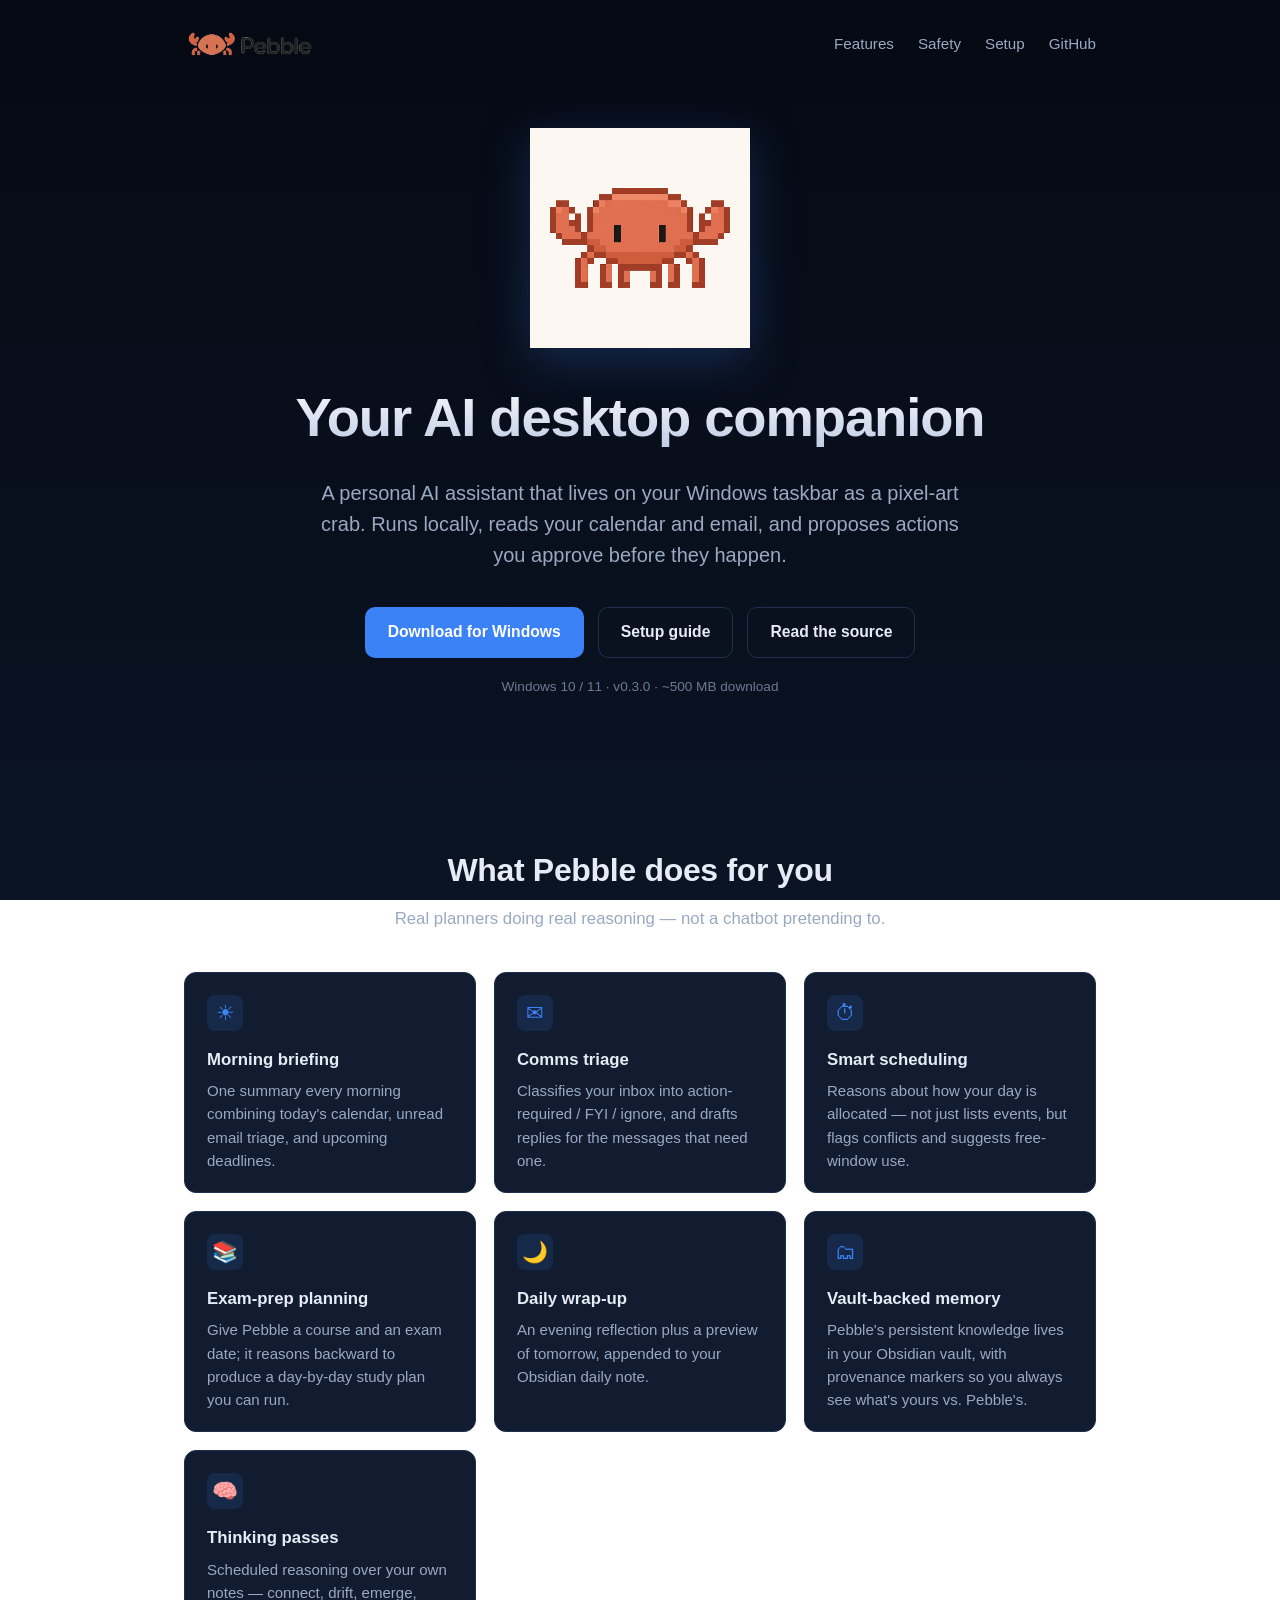
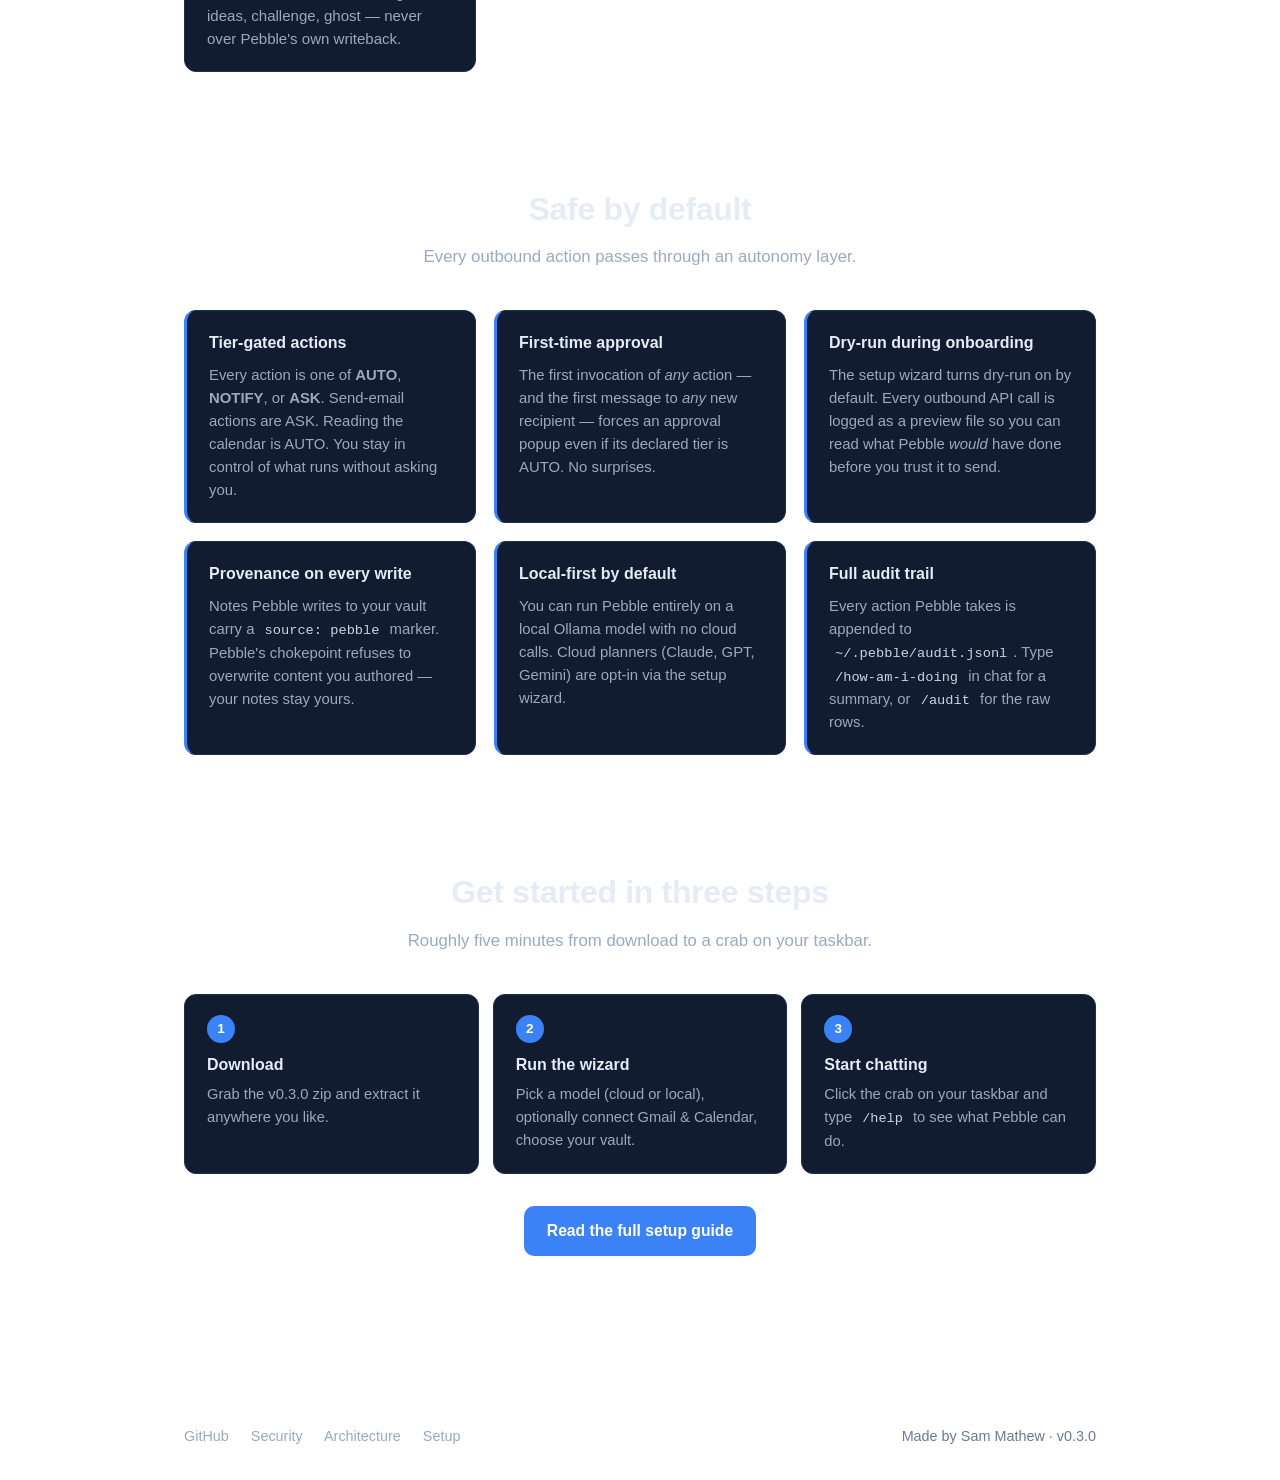
==== index.html @ d6a445c4 "Pebble landing page + setup guide Static site for samethanmathew.github.io/Pebble. Two pages:  - ind" ====
<!doctype html>
<html lang="en">
<head>
  <meta charset="utf-8">
  <meta name="viewport" content="width=device-width, initial-scale=1">
  <title>Pebble — personal AI assistant for Windows</title>
  <meta name="description" content="A personal AI assistant that lives on your Windows taskbar as a pixel-art crab. Local-first, vault-backed, and gated through an autonomy layer.">
  <meta property="og:title" content="Pebble — personal AI assistant for Windows">
  <meta property="og:description" content="A personal AI assistant that lives on your Windows taskbar as a pixel-art crab.">
  <meta property="og:image" content="assets/logo-square.png">
  <meta property="og:type" content="website">
  <meta name="theme-color" content="#0b1424">
  <link rel="icon" href="favicon.ico">
  <link rel="stylesheet" href="styles.css">
</head>
<body>

<header class="site-header">
  <div class="container">
    <a href="index.html" class="brand">
      <img src="assets/logo.png" alt="Pebble">
    </a>
    <nav class="nav">
      <a href="#features">Features</a>
      <a href="#safety">Safety</a>
      <a href="setup.html">Setup</a>
      <a href="https://github.com/SamEthanMathew/Pebble">GitHub</a>
    </nav>
  </div>
</header>

<main>

  <section class="hero">
    <div class="container">
      <img src="assets/crab.png" alt="Pebble crab mascot" class="crab">
      <h1>Your AI desktop companion</h1>
      <p class="tagline">
        A personal AI assistant that lives on your Windows taskbar as a
        pixel-art crab. Runs locally, reads your calendar and email, and
        proposes actions you approve before they happen.
      </p>
      <div class="cta-row">
        <a class="btn btn-primary"
           href="https://github.com/SamEthanMathew/Pebble/releases/download/v0.3.0/Pebble-v0.3.0-windows.zip">
          Download for Windows
        </a>
        <a class="btn btn-secondary" href="setup.html">
          Setup guide
        </a>
        <a class="btn btn-secondary" href="https://github.com/SamEthanMathew/Pebble">
          Read the source
        </a>
      </div>
      <p class="platform-note">
        Windows 10 / 11 · v0.3.0 · ~500&nbsp;MB download
      </p>
    </div>
  </section>

  <section id="features" class="section">
    <div class="container">
      <div class="section-head">
        <h2>What Pebble does for you</h2>
        <p>Real planners doing real reasoning — not a chatbot pretending to.</p>
      </div>
      <div class="feature-grid">

        <div class="feature">
          <span class="ico">☀</span>
          <h3>Morning briefing</h3>
          <p>One summary every morning combining today's calendar, unread
          email triage, and upcoming deadlines.</p>
        </div>

        <div class="feature">
          <span class="ico">✉</span>
          <h3>Comms triage</h3>
          <p>Classifies your inbox into action-required / FYI / ignore, and
          drafts replies for the messages that need one.</p>
        </div>

        <div class="feature">
          <span class="ico">⏱</span>
          <h3>Smart scheduling</h3>
          <p>Reasons about how your day is allocated — not just lists
          events, but flags conflicts and suggests free-window use.</p>
        </div>

        <div class="feature">
          <span class="ico">📚</span>
          <h3>Exam-prep planning</h3>
          <p>Give Pebble a course and an exam date; it reasons backward to
          produce a day-by-day study plan you can run.</p>
        </div>

        <div class="feature">
          <span class="ico">🌙</span>
          <h3>Daily wrap-up</h3>
          <p>An evening reflection plus a preview of tomorrow, appended to
          your Obsidian daily note.</p>
        </div>

        <div class="feature">
          <span class="ico">🗂</span>
          <h3>Vault-backed memory</h3>
          <p>Pebble's persistent knowledge lives in your Obsidian vault,
          with provenance markers so you always see what's yours vs.
          Pebble's.</p>
        </div>

        <div class="feature">
          <span class="ico">🧠</span>
          <h3>Thinking passes</h3>
          <p>Scheduled reasoning over your own notes — connect, drift,
          emerge, ideas, challenge, ghost — never over Pebble's own
          writeback.</p>
        </div>

      </div>
    </div>
  </section>

  <section id="safety" class="section">
    <div class="container">
      <div class="section-head">
        <h2>Safe by default</h2>
        <p>Every outbound action passes through an autonomy layer.</p>
      </div>
      <div class="safety">

        <div class="safety-card">
          <h3>Tier-gated actions</h3>
          <p>Every action is one of <strong>AUTO</strong>, <strong>NOTIFY</strong>,
          or <strong>ASK</strong>. Send-email actions are ASK. Reading the
          calendar is AUTO. You stay in control of what runs without
          asking you.</p>
        </div>

        <div class="safety-card">
          <h3>First-time approval</h3>
          <p>The first invocation of <em>any</em> action — and the first
          message to <em>any</em> new recipient — forces an approval
          popup even if its declared tier is AUTO. No surprises.</p>
        </div>

        <div class="safety-card">
          <h3>Dry-run during onboarding</h3>
          <p>The setup wizard turns dry-run on by default. Every outbound
          API call is logged as a preview file so you can read what Pebble
          <em>would</em> have done before you trust it to send.</p>
        </div>

        <div class="safety-card">
          <h3>Provenance on every write</h3>
          <p>Notes Pebble writes to your vault carry a <code>source:&nbsp;pebble</code>
          marker. Pebble's chokepoint refuses to overwrite content you
          authored — your notes stay yours.</p>
        </div>

        <div class="safety-card">
          <h3>Local-first by default</h3>
          <p>You can run Pebble entirely on a local Ollama model with no
          cloud calls. Cloud planners (Claude, GPT, Gemini) are opt-in via
          the setup wizard.</p>
        </div>

        <div class="safety-card">
          <h3>Full audit trail</h3>
          <p>Every action Pebble takes is appended to
          <code>~/.pebble/audit.jsonl</code>. Type <code>/how-am-i-doing</code>
          in chat for a summary, or <code>/audit</code> for the raw rows.</p>
        </div>

      </div>
    </div>
  </section>

  <section class="section">
    <div class="container">
      <div class="section-head">
        <h2>Get started in three steps</h2>
        <p>Roughly five minutes from download to a crab on your taskbar.</p>
      </div>

      <div class="steps">
        <div class="step">
          <div class="n">1</div>
          <h3>Download</h3>
          <p>Grab the v0.3.0 zip and extract it anywhere you like.</p>
        </div>
        <div class="step">
          <div class="n">2</div>
          <h3>Run the wizard</h3>
          <p>Pick a model (cloud or local), optionally connect Gmail &amp;
          Calendar, choose your vault.</p>
        </div>
        <div class="step">
          <div class="n">3</div>
          <h3>Start chatting</h3>
          <p>Click the crab on your taskbar and type <code>/help</code> to
          see what Pebble can do.</p>
        </div>
      </div>

      <div class="cta-center">
        <a class="btn btn-primary" href="setup.html">Read the full setup guide</a>
      </div>
    </div>
  </section>

</main>

<footer class="site-footer">
  <div class="container">
    <div>
      <a href="https://github.com/SamEthanMathew/Pebble">GitHub</a>
      <a href="https://github.com/SamEthanMathew/Pebble/blob/main/SECURITY.md">Security</a>
      <a href="https://github.com/SamEthanMathew/Pebble/blob/main/ARCHITECTURE.md">Architecture</a>
      <a href="setup.html">Setup</a>
    </div>
    <div>Made by Sam Mathew · v0.3.0</div>
  </div>
</footer>

</body>
</html>
---- styles.css ----
/* Pebble landing page — matches the app's dark-mode palette */

:root {
  --bg-0:       #050913;
  --bg-1:       #0b1424;
  --surface:    #111c30;
  --surface-2:  #182640;
  --surface-3:  #1f2f4d;
  --border:     #1f2f4d;
  --text:       #e6ecf5;
  --text-mid:   #9aa9c2;
  --text-dim:   #6b7a93;
  --accent:     #3b82f6;
  --accent-2:   #2563eb;
  --accent-3:   #1d4ed8;
  --green:      #10b981;
  --amber:      #f59e0b;
  --red:        #ef4444;
  --radius:     12px;
  --maxw:       960px;
}

* {
  box-sizing: border-box;
}

html, body {
  margin: 0;
  padding: 0;
  background: linear-gradient(180deg, var(--bg-0) 0%, var(--bg-1) 100%);
  background-attachment: fixed;
  color: var(--text);
  font-family: -apple-system, BlinkMacSystemFont, "Segoe UI", Roboto, "Helvetica Neue", Arial, sans-serif;
  line-height: 1.55;
  -webkit-font-smoothing: antialiased;
}

a {
  color: var(--accent);
  text-decoration: none;
}

a:hover {
  color: var(--accent-2);
  text-decoration: underline;
}

code, pre, kbd {
  font-family: "JetBrains Mono", "Fira Code", "Cascadia Code", Consolas, "Liberation Mono", Menlo, monospace;
  font-size: 0.92em;
}

code {
  background: var(--surface);
  padding: 2px 6px;
  border-radius: 4px;
  color: #cbd5e1;
}

pre {
  background: var(--surface);
  border: 1px solid var(--border);
  border-radius: var(--radius);
  padding: 16px 20px;
  overflow-x: auto;
}

pre code {
  background: transparent;
  padding: 0;
}

/* ── Layout ─────────────────────────────────────────────────────────────── */

.container {
  max-width: var(--maxw);
  margin: 0 auto;
  padding: 0 24px;
}

main {
  padding-bottom: 80px;
}

/* ── Header ─────────────────────────────────────────────────────────────── */

.site-header {
  padding: 28px 0 8px;
}

.site-header .container {
  display: flex;
  align-items: center;
  justify-content: space-between;
  flex-wrap: wrap;
  gap: 16px;
}

.brand {
  display: flex;
  align-items: center;
  gap: 12px;
  color: var(--text);
  font-weight: 600;
  font-size: 1.15rem;
}

.brand img {
  height: 32px;
  width: auto;
}

.nav {
  display: flex;
  gap: 24px;
  font-size: 0.95rem;
}

.nav a {
  color: var(--text-mid);
}

.nav a:hover {
  color: var(--text);
  text-decoration: none;
}

/* ── Hero ───────────────────────────────────────────────────────────────── */

.hero {
  padding: 60px 0 80px;
  text-align: center;
}

.hero .crab {
  width: 220px;
  height: auto;
  display: block;
  margin: 0 auto 28px;
  image-rendering: pixelated;
  filter: drop-shadow(0 12px 24px rgba(59, 130, 246, 0.25));
}

.hero h1 {
  font-size: clamp(2.2rem, 5vw, 3.4rem);
  font-weight: 700;
  letter-spacing: -0.02em;
  margin: 0 0 18px;
  background: linear-gradient(180deg, #ffffff 0%, #b6c5e2 100%);
  -webkit-background-clip: text;
  background-clip: text;
  color: transparent;
}

.hero .tagline {
  font-size: clamp(1.05rem, 2vw, 1.25rem);
  color: var(--text-mid);
  max-width: 640px;
  margin: 0 auto 36px;
}

.cta-row {
  display: flex;
  gap: 14px;
  justify-content: center;
  flex-wrap: wrap;
}

.btn {
  display: inline-flex;
  align-items: center;
  gap: 8px;
  padding: 12px 22px;
  border-radius: 10px;
  font-weight: 600;
  font-size: 0.98rem;
  border: 1px solid transparent;
  cursor: pointer;
  transition: transform 0.08s ease, background 0.15s ease, border-color 0.15s ease;
}

.btn-primary {
  background: var(--accent);
  color: #ffffff;
}

.btn-primary:hover {
  background: var(--accent-2);
  color: #ffffff;
  text-decoration: none;
  transform: translateY(-1px);
}

.btn-secondary {
  background: transparent;
  color: var(--text);
  border-color: var(--border);
}

.btn-secondary:hover {
  background: var(--surface);
  color: var(--text);
  text-decoration: none;
  border-color: var(--surface-3);
}

.platform-note {
  margin-top: 18px;
  font-size: 0.85rem;
  color: var(--text-dim);
}

/* ── Sections ───────────────────────────────────────────────────────────── */

.section {
  padding: 56px 0;
}

.section + .section {
  border-top: 1px solid rgba(255, 255, 255, 0.04);
}

.section-head {
  text-align: center;
  margin-bottom: 40px;
}

.section-head h2 {
  font-size: clamp(1.6rem, 3vw, 2rem);
  margin: 0 0 10px;
  letter-spacing: -0.01em;
}

.section-head p {
  color: var(--text-mid);
  margin: 0;
  font-size: 1.05rem;
}

/* ── Feature grid ───────────────────────────────────────────────────────── */

.feature-grid {
  display: grid;
  grid-template-columns: repeat(auto-fit, minmax(260px, 1fr));
  gap: 18px;
}

.feature {
  background: var(--surface);
  border: 1px solid var(--border);
  border-radius: var(--radius);
  padding: 22px 22px 20px;
  transition: background 0.18s ease, border-color 0.18s ease, transform 0.12s ease;
}

.feature:hover {
  background: var(--surface-2);
  border-color: var(--surface-3);
  transform: translateY(-2px);
}

.feature .ico {
  font-size: 1.3rem;
  margin-bottom: 10px;
  display: inline-block;
  width: 36px;
  height: 36px;
  line-height: 36px;
  text-align: center;
  background: rgba(59, 130, 246, 0.12);
  color: var(--accent);
  border-radius: 8px;
}

.feature h3 {
  font-size: 1.05rem;
  margin: 6px 0 6px;
  color: var(--text);
}

.feature p {
  font-size: 0.94rem;
  color: var(--text-mid);
  margin: 0;
  line-height: 1.55;
}

/* ── Safety section ─────────────────────────────────────────────────────── */

.safety {
  display: grid;
  grid-template-columns: repeat(auto-fit, minmax(260px, 1fr));
  gap: 18px;
}

.safety-card {
  background: var(--surface);
  border: 1px solid var(--border);
  border-left: 3px solid var(--accent);
  border-radius: var(--radius);
  padding: 20px 22px;
}

.safety-card h3 {
  font-size: 1rem;
  margin: 0 0 8px;
  color: var(--text);
}

.safety-card p {
  font-size: 0.93rem;
  color: var(--text-mid);
  margin: 0;
}

/* ── Steps strip ────────────────────────────────────────────────────────── */

.steps {
  display: grid;
  grid-template-columns: repeat(auto-fit, minmax(220px, 1fr));
  gap: 14px;
  margin-bottom: 32px;
}

.step {
  background: var(--surface);
  border: 1px solid var(--border);
  border-radius: var(--radius);
  padding: 20px 22px;
}

.step .n {
  display: inline-block;
  width: 28px;
  height: 28px;
  line-height: 28px;
  text-align: center;
  background: var(--accent);
  color: #ffffff;
  border-radius: 50%;
  font-weight: 700;
  font-size: 0.85rem;
  margin-bottom: 10px;
}

.step h3 {
  font-size: 1rem;
  margin: 0 0 6px;
}

.step p {
  font-size: 0.92rem;
  color: var(--text-mid);
  margin: 0;
}

.cta-center {
  text-align: center;
}

/* ── Footer ─────────────────────────────────────────────────────────────── */

.site-footer {
  border-top: 1px solid rgba(255, 255, 255, 0.05);
  padding: 32px 0;
  color: var(--text-dim);
  font-size: 0.9rem;
}

.site-footer .container {
  display: flex;
  justify-content: space-between;
  flex-wrap: wrap;
  gap: 16px;
}

.site-footer a {
  color: var(--text-mid);
  margin-right: 18px;
}

.site-footer a:hover {
  color: var(--text);
  text-decoration: none;
}

/* ── Setup page specifics ───────────────────────────────────────────────── */

.guide-step {
  background: var(--surface);
  border: 1px solid var(--border);
  border-radius: var(--radius);
  padding: 26px 28px;
  margin-bottom: 22px;
}

.guide-step .step-tag {
  display: inline-block;
  font-size: 0.78rem;
  font-weight: 700;
  letter-spacing: 0.08em;
  text-transform: uppercase;
  color: var(--accent);
  margin-bottom: 8px;
}

.guide-step h2 {
  margin: 0 0 14px;
  font-size: 1.5rem;
  letter-spacing: -0.01em;
}

.guide-step p {
  color: var(--text-mid);
  margin: 0 0 14px;
}

.guide-step ul, .guide-step ol {
  color: var(--text-mid);
  padding-left: 22px;
  margin: 0 0 14px;
}

.guide-step li {
  margin-bottom: 6px;
}

.guide-step li strong {
  color: var(--text);
  font-weight: 600;
}

.callout {
  background: rgba(245, 158, 11, 0.08);
  border: 1px solid rgba(245, 158, 11, 0.25);
  border-radius: 8px;
  padding: 14px 18px;
  margin: 14px 0;
  font-size: 0.93rem;
  color: #fde68a;
}

.callout strong {
  color: var(--amber);
}

.callout.info {
  background: rgba(59, 130, 246, 0.08);
  border-color: rgba(59, 130, 246, 0.25);
  color: #cdd9f3;
}

.callout.info strong {
  color: var(--accent);
}

.hash {
  font-family: "JetBrains Mono", "Fira Code", Consolas, monospace;
  background: var(--bg-0);
  color: var(--text-mid);
  padding: 6px 10px;
  border-radius: 6px;
  display: inline-block;
  font-size: 0.82rem;
  word-break: break-all;
  user-select: all;
}

.cmd-list {
  list-style: none;
  padding: 0;
  margin: 0;
}

.cmd-list li {
  padding: 8px 0;
  border-bottom: 1px solid rgba(255, 255, 255, 0.04);
  color: var(--text-mid);
}

.cmd-list li:last-child {
  border-bottom: none;
}

.cmd-list code {
  color: var(--text);
  margin-right: 12px;
}

/* ── Responsive tweaks ──────────────────────────────────────────────────── */

@media (max-width: 600px) {
  .site-header .container {
    flex-direction: column;
    align-items: flex-start;
  }
  .nav {
    gap: 14px;
  }
  .hero {
    padding: 40px 0 56px;
  }
  .hero .crab {
    width: 160px;
  }
  .section {
    padding: 40px 0;
  }
  .guide-step {
    padding: 22px 20px;
  }
}
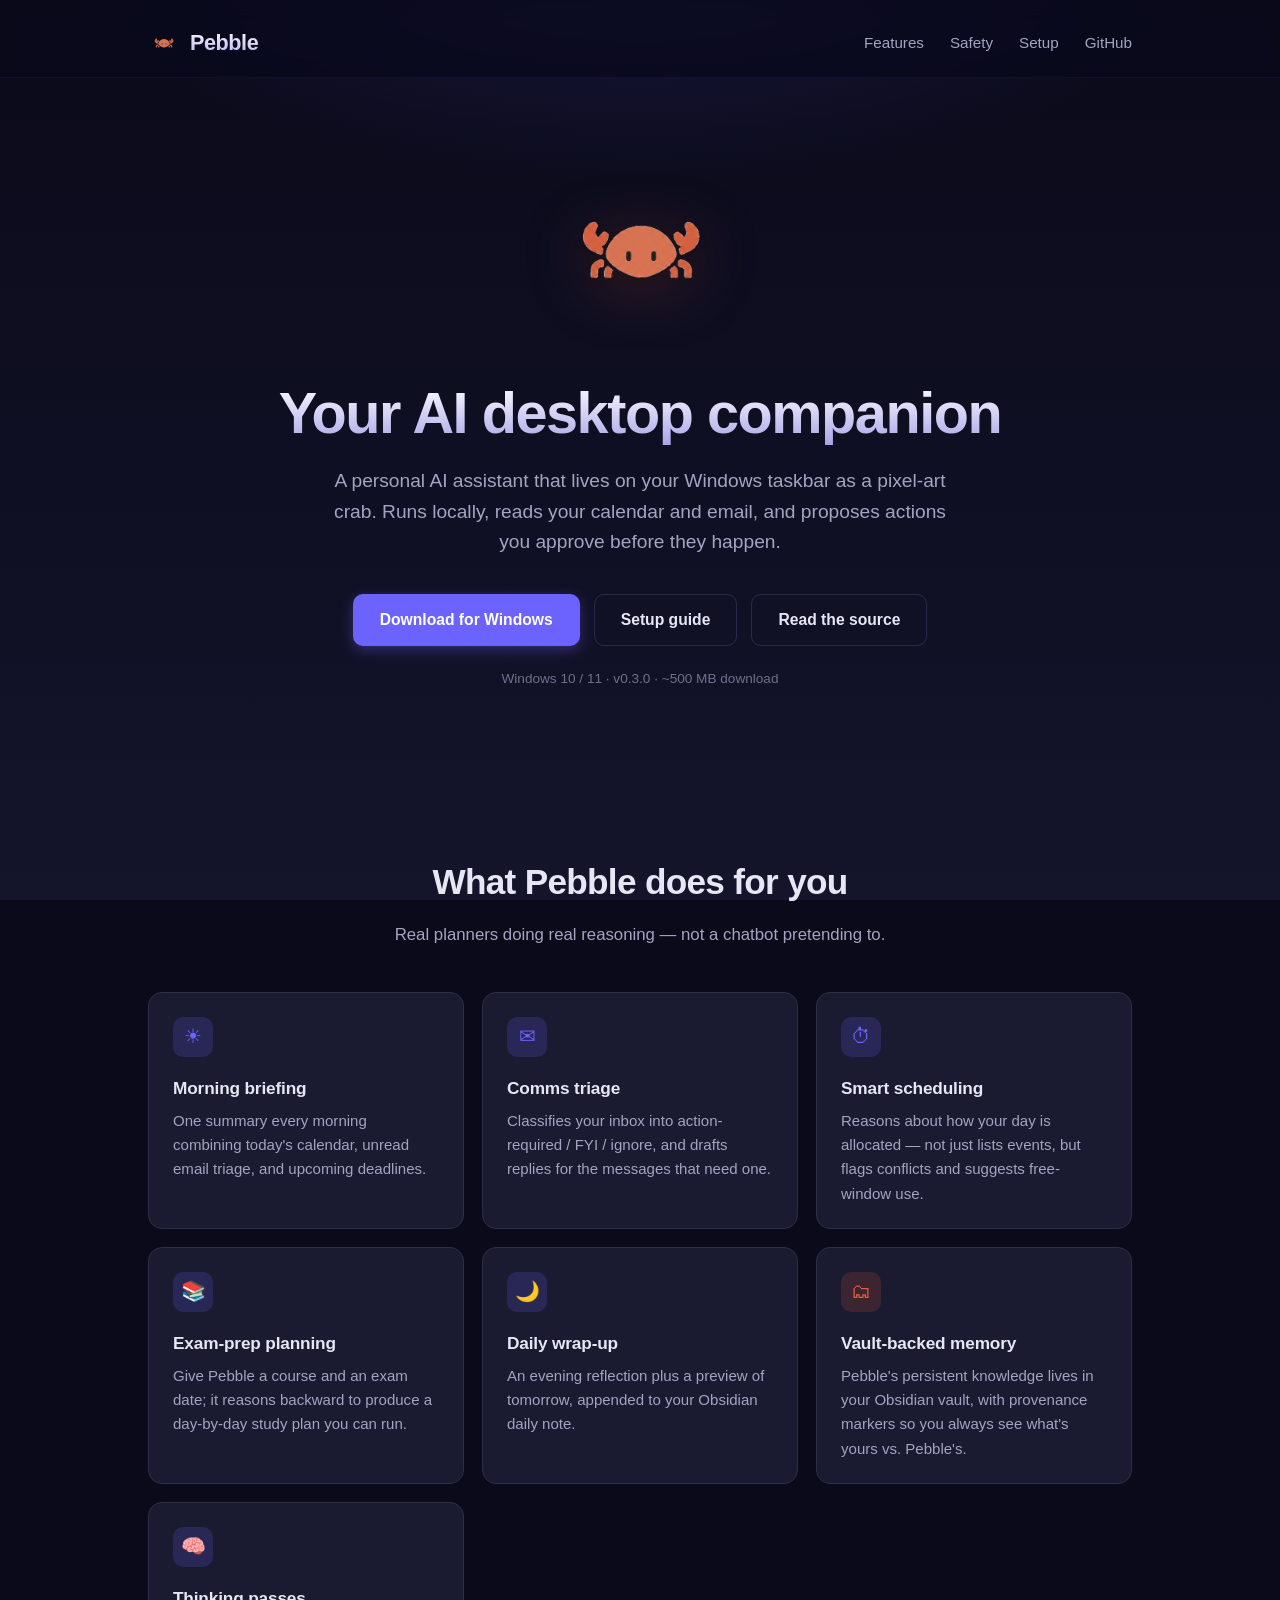
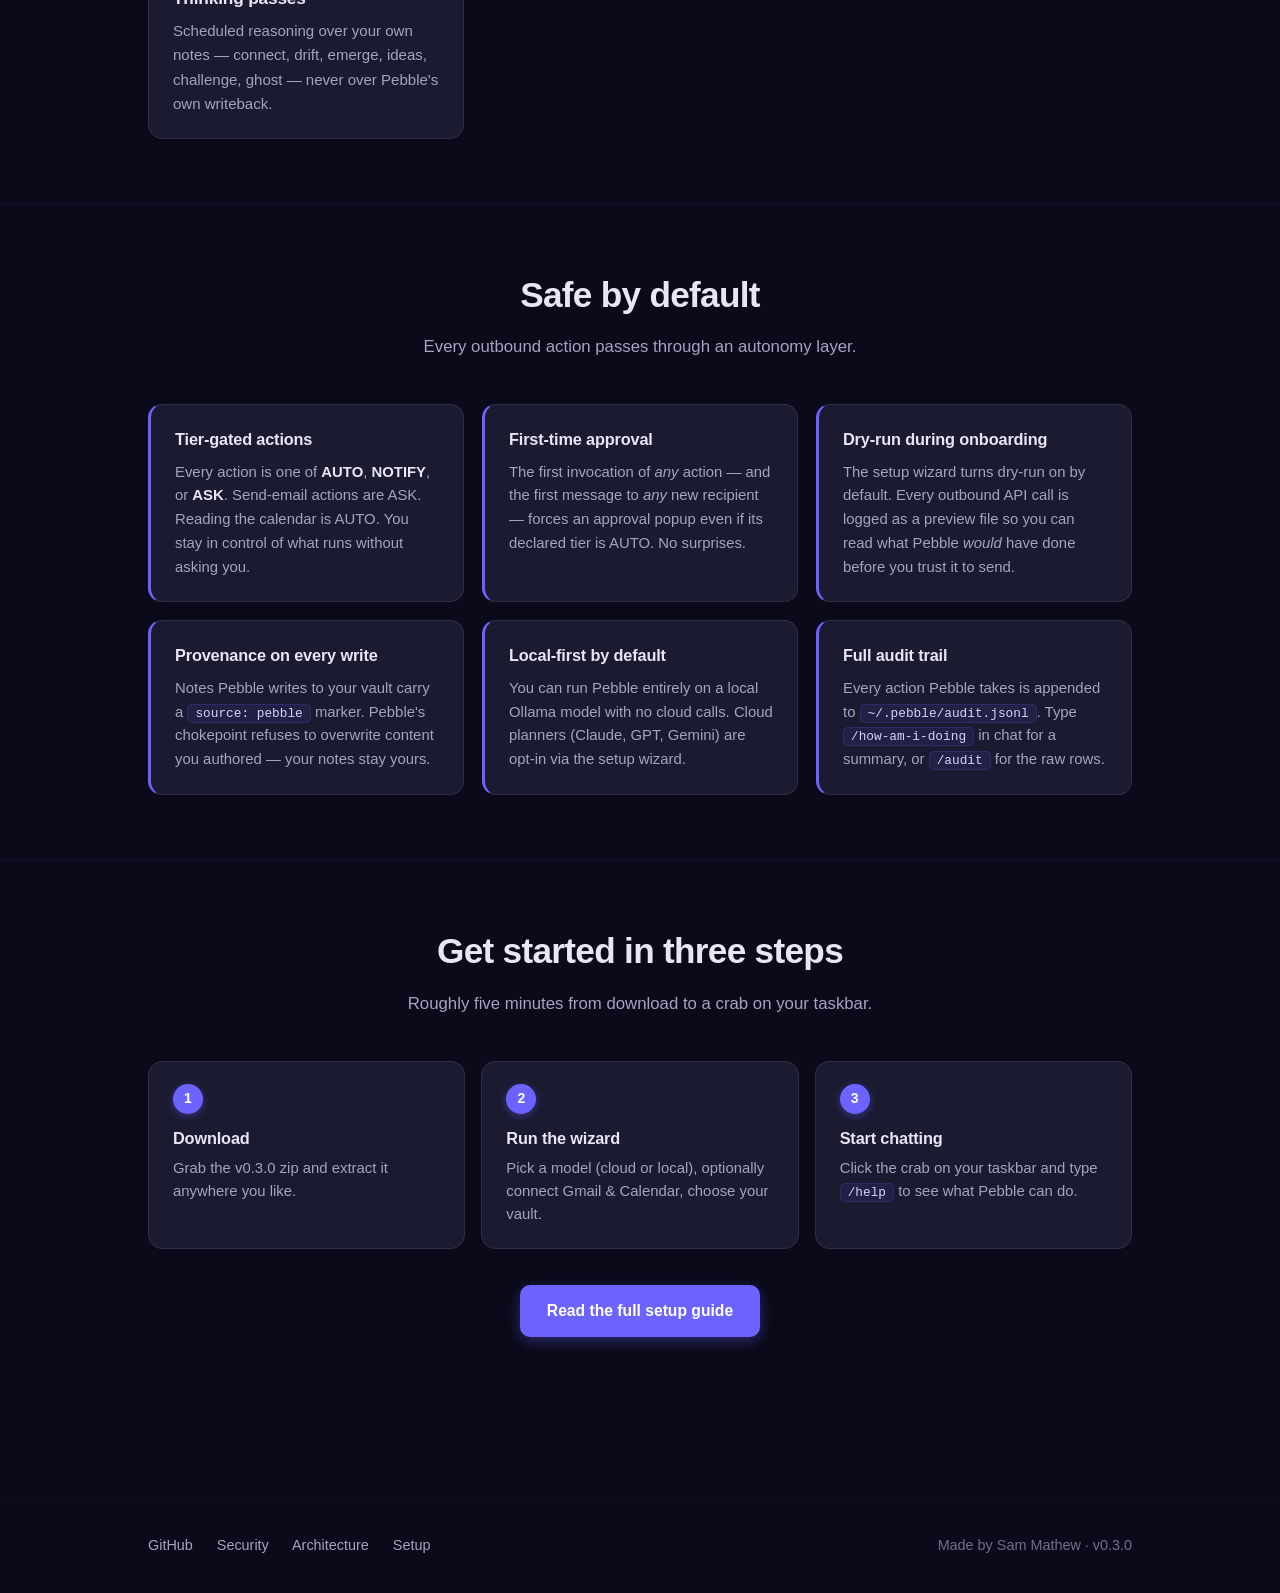
==== commit 3fa6dd90: "Site redesign: match Pebble's actual brand palette The first site shipped generic web blue (#3b82f6)" ====
--- a/index.html
+++ b/index.html
@@ -18,7 +18,8 @@
 <header class="site-header">
   <div class="container">
     <a href="index.html" class="brand">
-      <img src="assets/logo.png" alt="Pebble">
+      <img src="assets/crab-small.png" alt="">
+      <span class="wm">Pebble</span>
     </a>
     <nav class="nav">
       <a href="#features">Features</a>
@@ -101,7 +102,7 @@
           your Obsidian daily note.</p>
         </div>
 
-        <div class="feature">
+        <div class="feature warm">
           <span class="ico">🗂</span>
           <h3>Vault-backed memory</h3>
           <p>Pebble's persistent knowledge lives in your Obsidian vault,
--- a/styles.css
+++ b/styles.css
@@ -1,60 +1,83 @@
-/* Pebble landing page — matches the app's dark-mode palette */
+/* Pebble landing page — matches the app's actual brand palette
+   (wizard accent #534AB7 purple + crab coral, NOT generic web blue). */
 
 :root {
-  --bg-0:       #050913;
-  --bg-1:       #0b1424;
-  --surface:    #111c30;
-  --surface-2:  #182640;
-  --surface-3:  #1f2f4d;
-  --border:     #1f2f4d;
-  --text:       #e6ecf5;
-  --text-mid:   #9aa9c2;
-  --text-dim:   #6b7a93;
-  --accent:     #3b82f6;
-  --accent-2:   #2563eb;
-  --accent-3:   #1d4ed8;
-  --green:      #10b981;
-  --amber:      #f59e0b;
-  --red:        #ef4444;
-  --radius:     12px;
-  --maxw:       960px;
-}
-
-* {
-  box-sizing: border-box;
-}
+  /* Backgrounds — purple-tinted dark, matches setup_wizard.py C['bg']/['panel'] */
+  --bg-0:        #0a0a1a;
+  --bg-1:        #14142b;
+  --surface:     #1a1a30;
+  --surface-2:   #20203a;
+  --surface-3:   #2a2a48;
+  --border:      #2e2e48;
+
+  /* Text */
+  --text:        #e6e6f5;
+  --text-mid:    #a4a4c2;
+  --text-dim:    #6f6f8e;
+  --muted:       #2e2e48;
+
+  /* Brand accent — Pebble's actual purple (wizard's #534AB7), brightened slightly */
+  --accent:      #6c63ff;
+  --accent-2:    #5b53d6;
+  --accent-3:    #4842b3;
+  --accent-glow: rgba(108, 99, 255, 0.18);
+
+  /* Warm accent — the crab's coral, used sparingly for highlight */
+  --coral:       #e85d3c;
+  --coral-soft:  rgba(232, 93, 60, 0.16);
+
+  /* Status */
+  --green:       #1d9e75;
+  --amber:       #f59e0b;
+  --red:         #e05c7a;
+
+  --radius:      14px;
+  --radius-sm:   8px;
+  --maxw:        1040px;
+}
+
+* { box-sizing: border-box; }
 
 html, body {
   margin: 0;
   padding: 0;
-  background: linear-gradient(180deg, var(--bg-0) 0%, var(--bg-1) 100%);
+  background: var(--bg-0);
+  /* subtle radial glow up top, fades into solid */
+  background-image:
+    radial-gradient(ellipse 80% 50% at 50% -10%, var(--accent-glow), transparent 60%),
+    linear-gradient(180deg, var(--bg-0) 0%, var(--bg-1) 100%);
   background-attachment: fixed;
   color: var(--text);
-  font-family: -apple-system, BlinkMacSystemFont, "Segoe UI", Roboto, "Helvetica Neue", Arial, sans-serif;
+  font-family: -apple-system, BlinkMacSystemFont, "Segoe UI", "Inter", Roboto,
+               "Helvetica Neue", Arial, sans-serif;
   line-height: 1.55;
   -webkit-font-smoothing: antialiased;
+  text-rendering: optimizeLegibility;
 }
 
 a {
   color: var(--accent);
   text-decoration: none;
+  transition: color 0.15s ease;
 }
 
 a:hover {
-  color: var(--accent-2);
+  color: #8a83ff;
   text-decoration: underline;
 }
 
 code, pre, kbd {
-  font-family: "JetBrains Mono", "Fira Code", "Cascadia Code", Consolas, "Liberation Mono", Menlo, monospace;
-  font-size: 0.92em;
+  font-family: "JetBrains Mono", "Fira Code", "Cascadia Code", Consolas, Menlo, monospace;
+  font-size: 0.9em;
 }
 
 code {
-  background: var(--surface);
-  padding: 2px 6px;
-  border-radius: 4px;
-  color: #cbd5e1;
+  background: rgba(108, 99, 255, 0.10);
+  border: 1px solid rgba(108, 99, 255, 0.18);
+  padding: 1px 7px;
+  border-radius: 5px;
+  color: #d6d2ff;
+  font-size: 0.86em;
 }
 
 pre {
@@ -67,6 +90,7 @@
 
 pre code {
   background: transparent;
+  border: 0;
   padding: 0;
 }
 
@@ -75,17 +99,22 @@
 .container {
   max-width: var(--maxw);
   margin: 0 auto;
-  padding: 0 24px;
-}
-
-main {
-  padding-bottom: 80px;
-}
+  padding: 0 28px;
+}
+
+main { padding-bottom: 96px; }
 
 /* ── Header ─────────────────────────────────────────────────────────────── */
 
 .site-header {
-  padding: 28px 0 8px;
+  padding: 22px 0 6px;
+  position: sticky;
+  top: 0;
+  z-index: 10;
+  background: rgba(10, 10, 26, 0.78);
+  backdrop-filter: saturate(140%) blur(10px);
+  -webkit-backdrop-filter: saturate(140%) blur(10px);
+  border-bottom: 1px solid rgba(108, 99, 255, 0.08);
 }
 
 .site-header .container {
@@ -94,69 +123,89 @@
   justify-content: space-between;
   flex-wrap: wrap;
   gap: 16px;
+  padding-top: 4px;
+  padding-bottom: 12px;
 }
 
 .brand {
-  display: flex;
+  display: inline-flex;
   align-items: center;
-  gap: 12px;
-  color: var(--text);
-  font-weight: 600;
-  font-size: 1.15rem;
-}
+  gap: 10px;
+  color: var(--text);
+  font-weight: 700;
+  font-size: 1.35rem;
+  letter-spacing: -0.02em;
+}
+
+.brand:hover { text-decoration: none; color: var(--text); }
 
 .brand img {
   height: 32px;
-  width: auto;
-}
-
-.nav {
-  display: flex;
-  gap: 24px;
-  font-size: 0.95rem;
-}
-
-.nav a {
-  color: var(--text-mid);
-}
-
-.nav a:hover {
-  color: var(--text);
-  text-decoration: none;
-}
-
-/* ── Hero ───────────────────────────────────────────────────────────────── */
-
-.hero {
-  padding: 60px 0 80px;
-  text-align: center;
-}
-
-.hero .crab {
-  width: 220px;
-  height: auto;
+  width: 32px;
   display: block;
-  margin: 0 auto 28px;
-  image-rendering: pixelated;
-  filter: drop-shadow(0 12px 24px rgba(59, 130, 246, 0.25));
-}
-
-.hero h1 {
-  font-size: clamp(2.2rem, 5vw, 3.4rem);
+}
+
+.brand .wm {
   font-weight: 700;
-  letter-spacing: -0.02em;
-  margin: 0 0 18px;
-  background: linear-gradient(180deg, #ffffff 0%, #b6c5e2 100%);
+  font-size: 1.35rem;
+  background: linear-gradient(180deg, #ffffff 0%, #b6b1ec 100%);
   -webkit-background-clip: text;
   background-clip: text;
   color: transparent;
+  letter-spacing: -0.02em;
+}
+
+.nav {
+  display: flex;
+  gap: 26px;
+  font-size: 0.95rem;
+}
+
+.nav a {
+  color: var(--text-mid);
+  font-weight: 500;
+}
+
+.nav a:hover {
+  color: var(--text);
+  text-decoration: none;
+}
+
+/* ── Hero ───────────────────────────────────────────────────────────────── */
+
+.hero {
+  padding: 72px 0 88px;
+  text-align: center;
+  position: relative;
+}
+
+.hero .crab {
+  width: 200px;
+  height: 200px;
+  display: block;
+  margin: 0 auto 32px;
+  filter: drop-shadow(0 10px 30px rgba(232, 93, 60, 0.25))
+          drop-shadow(0 4px 8px rgba(0, 0, 0, 0.4));
+}
+
+.hero h1 {
+  font-size: clamp(2.4rem, 5.5vw, 3.6rem);
+  font-weight: 700;
+  letter-spacing: -0.025em;
+  line-height: 1.1;
+  margin: 0 0 20px;
+  background: linear-gradient(180deg, #ffffff 0%, #a8a3e8 100%);
+  -webkit-background-clip: text;
+  background-clip: text;
+  color: transparent;
 }
 
 .hero .tagline {
-  font-size: clamp(1.05rem, 2vw, 1.25rem);
+  font-size: clamp(1.05rem, 1.6vw, 1.2rem);
   color: var(--text-mid);
   max-width: 640px;
   margin: 0 auto 36px;
+  line-height: 1.6;
 }
 
 .cta-row {
@@ -170,18 +219,21 @@
   display: inline-flex;
   align-items: center;
   gap: 8px;
-  padding: 12px 22px;
+  padding: 13px 26px;
   border-radius: 10px;
   font-weight: 600;
   font-size: 0.98rem;
   border: 1px solid transparent;
   cursor: pointer;
-  transition: transform 0.08s ease, background 0.15s ease, border-color 0.15s ease;
+  transition: transform 0.1s ease, background 0.15s ease,
+              border-color 0.15s ease, box-shadow 0.15s ease;
+  text-decoration: none;
 }
 
 .btn-primary {
   background: var(--accent);
   color: #ffffff;
+  box-shadow: 0 4px 14px rgba(108, 99, 255, 0.35);
 }
 
 .btn-primary:hover {
@@ -189,46 +241,43 @@
   color: #ffffff;
   text-decoration: none;
   transform: translateY(-1px);
+  box-shadow: 0 6px 20px rgba(108, 99, 255, 0.45);
 }
 
 .btn-secondary {
   background: transparent;
   color: var(--text);
-  border-color: var(--border);
+  border-color: var(--surface-3);
 }
 
 .btn-secondary:hover {
   background: var(--surface);
   color: var(--text);
   text-decoration: none;
-  border-color: var(--surface-3);
+  border-color: var(--accent);
 }
 
 .platform-note {
-  margin-top: 18px;
+  margin-top: 22px;
   font-size: 0.85rem;
   color: var(--text-dim);
 }
 
 /* ── Sections ───────────────────────────────────────────────────────────── */
 
-.section {
-  padding: 56px 0;
-}
-
-.section + .section {
-  border-top: 1px solid rgba(255, 255, 255, 0.04);
-}
+.section { padding: 64px 0; }
+.section + .section { border-top: 1px solid rgba(108, 99, 255, 0.06); }
 
 .section-head {
   text-align: center;
-  margin-bottom: 40px;
+  margin-bottom: 44px;
 }
 
 .section-head h2 {
-  font-size: clamp(1.6rem, 3vw, 2rem);
-  margin: 0 0 10px;
-  letter-spacing: -0.01em;
+  font-size: clamp(1.8rem, 3.2vw, 2.2rem);
+  margin: 0 0 12px;
+  letter-spacing: -0.02em;
+  color: var(--text);
 }
 
 .section-head p {
@@ -241,7 +290,7 @@
 
 .feature-grid {
   display: grid;
-  grid-template-columns: repeat(auto-fit, minmax(260px, 1fr));
+  grid-template-columns: repeat(auto-fit, minmax(280px, 1fr));
   gap: 18px;
 }
 
@@ -249,47 +298,60 @@
   background: var(--surface);
   border: 1px solid var(--border);
   border-radius: var(--radius);
-  padding: 22px 22px 20px;
-  transition: background 0.18s ease, border-color 0.18s ease, transform 0.12s ease;
+  padding: 24px 24px 22px;
+  transition: background 0.18s ease, border-color 0.18s ease,
+              transform 0.14s ease, box-shadow 0.18s ease;
 }
 
 .feature:hover {
   background: var(--surface-2);
-  border-color: var(--surface-3);
-  transform: translateY(-2px);
+  border-color: var(--accent);
+  transform: translateY(-3px);
+  box-shadow: 0 10px 30px -10px rgba(108, 99, 255, 0.3);
 }
 
 .feature .ico {
-  font-size: 1.3rem;
-  margin-bottom: 10px;
-  display: inline-block;
-  width: 36px;
-  height: 36px;
-  line-height: 36px;
-  text-align: center;
-  background: rgba(59, 130, 246, 0.12);
+  font-size: 1.25rem;
+  margin-bottom: 14px;
+  display: inline-flex;
+  align-items: center;
+  justify-content: center;
+  width: 40px;
+  height: 40px;
+  background: var(--accent-glow);
   color: var(--accent);
-  border-radius: 8px;
+  border-radius: 10px;
 }
 
 .feature h3 {
-  font-size: 1.05rem;
-  margin: 6px 0 6px;
-  color: var(--text);
+  font-size: 1.08rem;
+  margin: 4px 0 8px;
+  color: var(--text);
+  letter-spacing: -0.01em;
 }
 
 .feature p {
   font-size: 0.94rem;
   color: var(--text-mid);
   margin: 0;
-  line-height: 1.55;
+  line-height: 1.6;
+}
+
+.feature.warm .ico {
+  background: var(--coral-soft);
+  color: var(--coral);
+}
+
+.feature.warm:hover {
+  border-color: var(--coral);
+  box-shadow: 0 10px 30px -10px rgba(232, 93, 60, 0.3);
 }
 
 /* ── Safety section ─────────────────────────────────────────────────────── */
 
 .safety {
   display: grid;
-  grid-template-columns: repeat(auto-fit, minmax(260px, 1fr));
+  grid-template-columns: repeat(auto-fit, minmax(280px, 1fr));
   gap: 18px;
 }
 
@@ -298,71 +360,76 @@
   border: 1px solid var(--border);
   border-left: 3px solid var(--accent);
   border-radius: var(--radius);
-  padding: 20px 22px;
+  padding: 22px 24px;
 }
 
 .safety-card h3 {
-  font-size: 1rem;
+  font-size: 1.02rem;
   margin: 0 0 8px;
   color: var(--text);
+  letter-spacing: -0.01em;
 }
 
 .safety-card p {
   font-size: 0.93rem;
   color: var(--text-mid);
   margin: 0;
-}
+  line-height: 1.6;
+}
+
+.safety-card strong { color: var(--text); }
 
 /* ── Steps strip ────────────────────────────────────────────────────────── */
 
 .steps {
   display: grid;
-  grid-template-columns: repeat(auto-fit, minmax(220px, 1fr));
-  gap: 14px;
-  margin-bottom: 32px;
+  grid-template-columns: repeat(auto-fit, minmax(240px, 1fr));
+  gap: 16px;
+  margin-bottom: 36px;
 }
 
 .step {
   background: var(--surface);
   border: 1px solid var(--border);
   border-radius: var(--radius);
-  padding: 20px 22px;
+  padding: 22px 24px;
 }
 
 .step .n {
-  display: inline-block;
-  width: 28px;
-  height: 28px;
-  line-height: 28px;
-  text-align: center;
+  display: inline-flex;
+  align-items: center;
+  justify-content: center;
+  width: 30px;
+  height: 30px;
   background: var(--accent);
   color: #ffffff;
   border-radius: 50%;
   font-weight: 700;
-  font-size: 0.85rem;
-  margin-bottom: 10px;
+  font-size: 0.88rem;
+  margin-bottom: 12px;
+  box-shadow: 0 2px 8px rgba(108, 99, 255, 0.4);
 }
 
 .step h3 {
-  font-size: 1rem;
+  font-size: 1.02rem;
   margin: 0 0 6px;
+  letter-spacing: -0.01em;
 }
 
 .step p {
-  font-size: 0.92rem;
+  font-size: 0.93rem;
   color: var(--text-mid);
   margin: 0;
-}
-
-.cta-center {
-  text-align: center;
-}
+  line-height: 1.55;
+}
+
+.cta-center { text-align: center; }
 
 /* ── Footer ─────────────────────────────────────────────────────────────── */
 
 .site-footer {
-  border-top: 1px solid rgba(255, 255, 255, 0.05);
-  padding: 32px 0;
+  border-top: 1px solid rgba(108, 99, 255, 0.06);
+  padding: 36px 0;
   color: var(--text-dim);
   font-size: 0.9rem;
 }
@@ -372,11 +439,12 @@
   justify-content: space-between;
   flex-wrap: wrap;
   gap: 16px;
+  align-items: center;
 }
 
 .site-footer a {
   color: var(--text-mid);
-  margin-right: 18px;
+  margin-right: 20px;
 }
 
 .site-footer a:hover {
@@ -384,75 +452,74 @@
   text-decoration: none;
 }
 
-/* ── Setup page specifics ───────────────────────────────────────────────── */
+/* ── Setup page ─────────────────────────────────────────────────────────── */
 
 .guide-step {
   background: var(--surface);
   border: 1px solid var(--border);
   border-radius: var(--radius);
-  padding: 26px 28px;
+  padding: 28px 30px;
   margin-bottom: 22px;
-}
+  transition: border-color 0.15s ease;
+}
+
+.guide-step:hover { border-color: var(--surface-3); }
 
 .guide-step .step-tag {
   display: inline-block;
-  font-size: 0.78rem;
+  font-size: 0.74rem;
   font-weight: 700;
-  letter-spacing: 0.08em;
+  letter-spacing: 0.1em;
   text-transform: uppercase;
   color: var(--accent);
-  margin-bottom: 8px;
+  margin-bottom: 10px;
+  padding: 3px 10px;
+  background: var(--accent-glow);
+  border-radius: 20px;
 }
 
 .guide-step h2 {
   margin: 0 0 14px;
   font-size: 1.5rem;
-  letter-spacing: -0.01em;
+  letter-spacing: -0.02em;
 }
 
 .guide-step p {
   color: var(--text-mid);
   margin: 0 0 14px;
+  line-height: 1.6;
 }
 
 .guide-step ul, .guide-step ol {
   color: var(--text-mid);
-  padding-left: 22px;
+  padding-left: 24px;
   margin: 0 0 14px;
-}
-
-.guide-step li {
-  margin-bottom: 6px;
-}
-
-.guide-step li strong {
-  color: var(--text);
-  font-weight: 600;
-}
+  line-height: 1.7;
+}
+
+.guide-step li { margin-bottom: 4px; }
+.guide-step li strong { color: var(--text); font-weight: 600; }
 
 .callout {
-  background: rgba(245, 158, 11, 0.08);
-  border: 1px solid rgba(245, 158, 11, 0.25);
-  border-radius: 8px;
+  background: rgba(245, 158, 11, 0.06);
+  border: 1px solid rgba(245, 158, 11, 0.22);
+  border-radius: var(--radius-sm);
   padding: 14px 18px;
   margin: 14px 0;
   font-size: 0.93rem;
-  color: #fde68a;
-}
-
-.callout strong {
-  color: var(--amber);
-}
+  color: #fde2a8;
+  line-height: 1.55;
+}
+
+.callout strong { color: var(--amber); }
 
 .callout.info {
-  background: rgba(59, 130, 246, 0.08);
-  border-color: rgba(59, 130, 246, 0.25);
-  color: #cdd9f3;
-}
-
-.callout.info strong {
-  color: var(--accent);
-}
+  background: var(--accent-glow);
+  border-color: rgba(108, 99, 255, 0.28);
+  color: #d6d2ff;
+}
+
+.callout.info strong { color: var(--accent); }
 
 .hash {
   font-family: "JetBrains Mono", "Fira Code", Consolas, monospace;
@@ -461,9 +528,10 @@
   padding: 6px 10px;
   border-radius: 6px;
   display: inline-block;
-  font-size: 0.82rem;
+  font-size: 0.78rem;
   word-break: break-all;
   user-select: all;
+  border: 1px solid var(--border);
 }
 
 .cmd-list {
@@ -473,40 +541,25 @@
 }
 
 .cmd-list li {
-  padding: 8px 0;
-  border-bottom: 1px solid rgba(255, 255, 255, 0.04);
-  color: var(--text-mid);
-}
-
-.cmd-list li:last-child {
-  border-bottom: none;
-}
+  padding: 10px 0;
+  border-bottom: 1px solid rgba(108, 99, 255, 0.06);
+  color: var(--text-mid);
+}
+
+.cmd-list li:last-child { border-bottom: none; }
 
 .cmd-list code {
-  color: var(--text);
   margin-right: 12px;
-}
-
-/* ── Responsive tweaks ──────────────────────────────────────────────────── */
-
-@media (max-width: 600px) {
-  .site-header .container {
-    flex-direction: column;
-    align-items: flex-start;
-  }
-  .nav {
-    gap: 14px;
-  }
-  .hero {
-    padding: 40px 0 56px;
-  }
-  .hero .crab {
-    width: 160px;
-  }
-  .section {
-    padding: 40px 0;
-  }
-  .guide-step {
-    padding: 22px 20px;
-  }
-}
+  color: var(--text);
+}
+
+/* ── Responsive ─────────────────────────────────────────────────────────── */
+
+@media (max-width: 640px) {
+  .site-header .container { flex-direction: column; align-items: flex-start; }
+  .nav { gap: 16px; }
+  .hero { padding: 48px 0 64px; }
+  .hero .crab { width: 150px; height: 150px; margin-bottom: 24px; }
+  .section { padding: 44px 0; }
+  .guide-step { padding: 22px 22px; }
+}
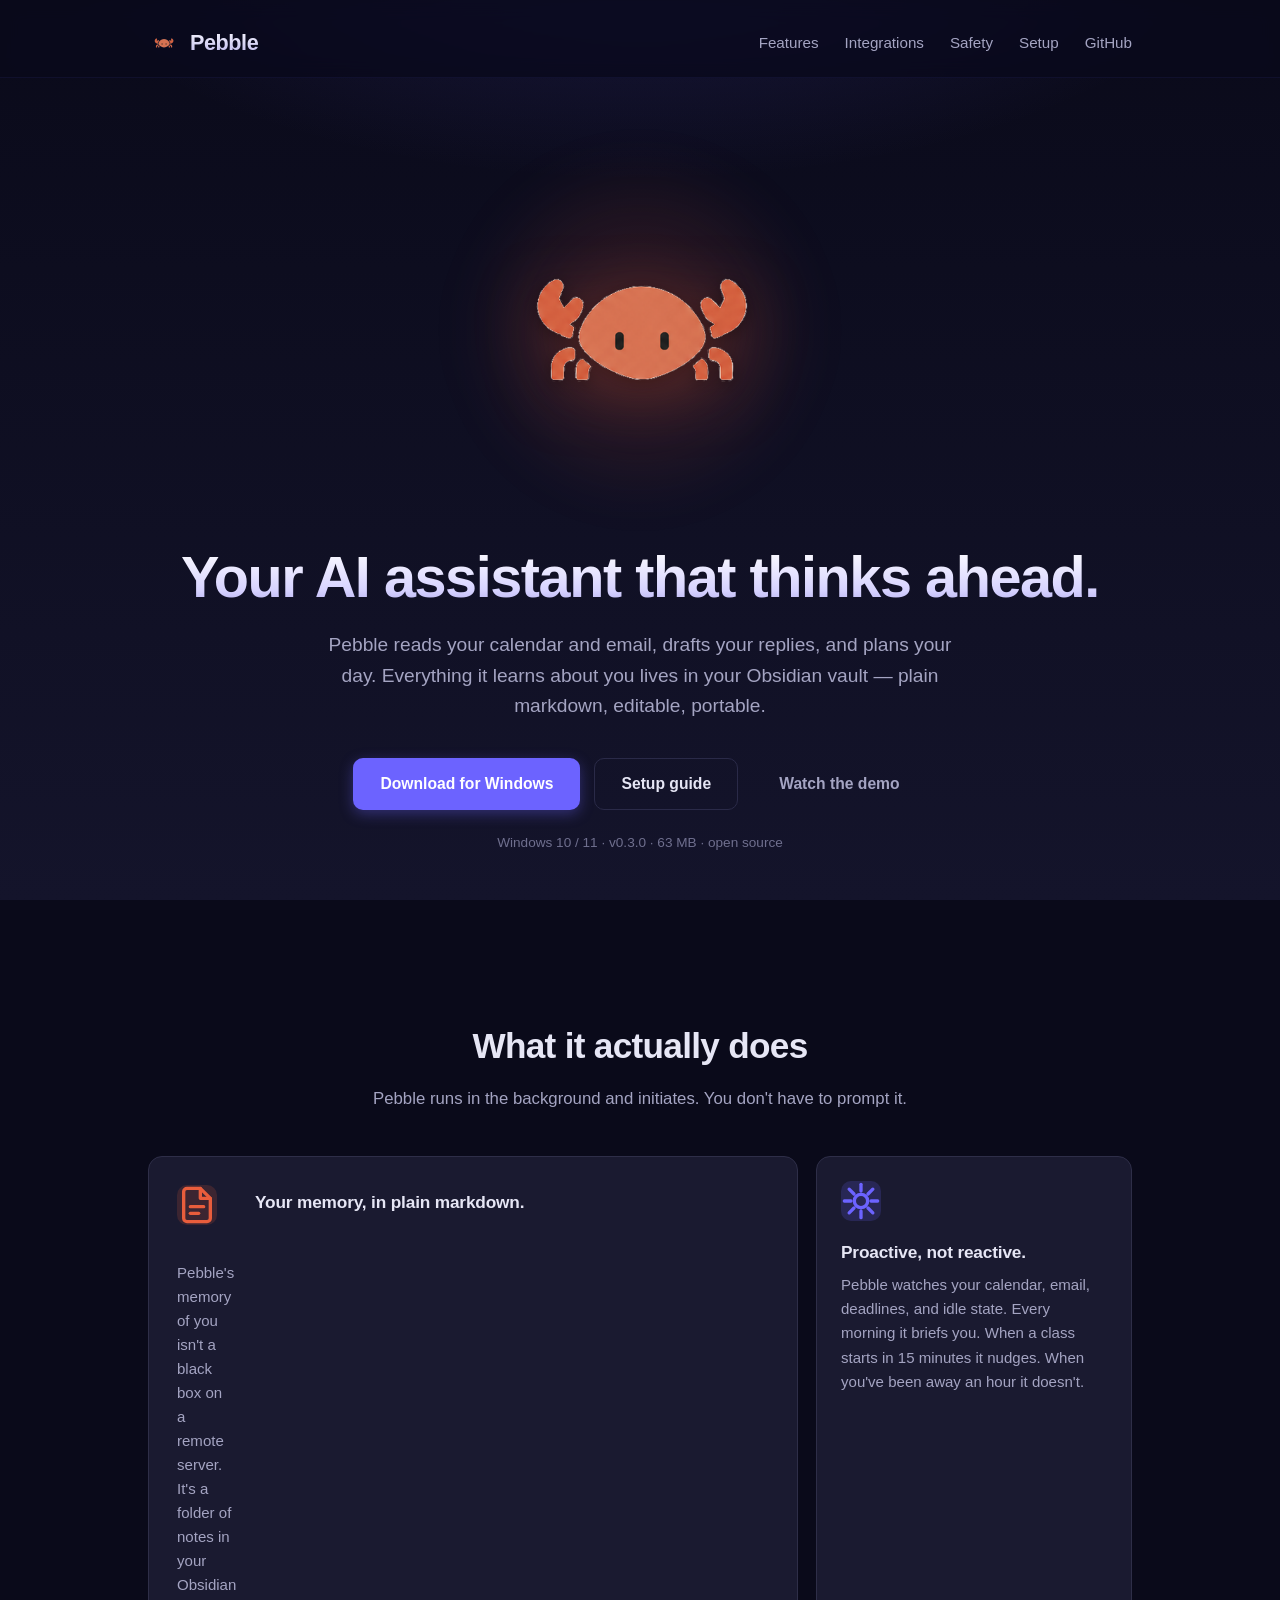
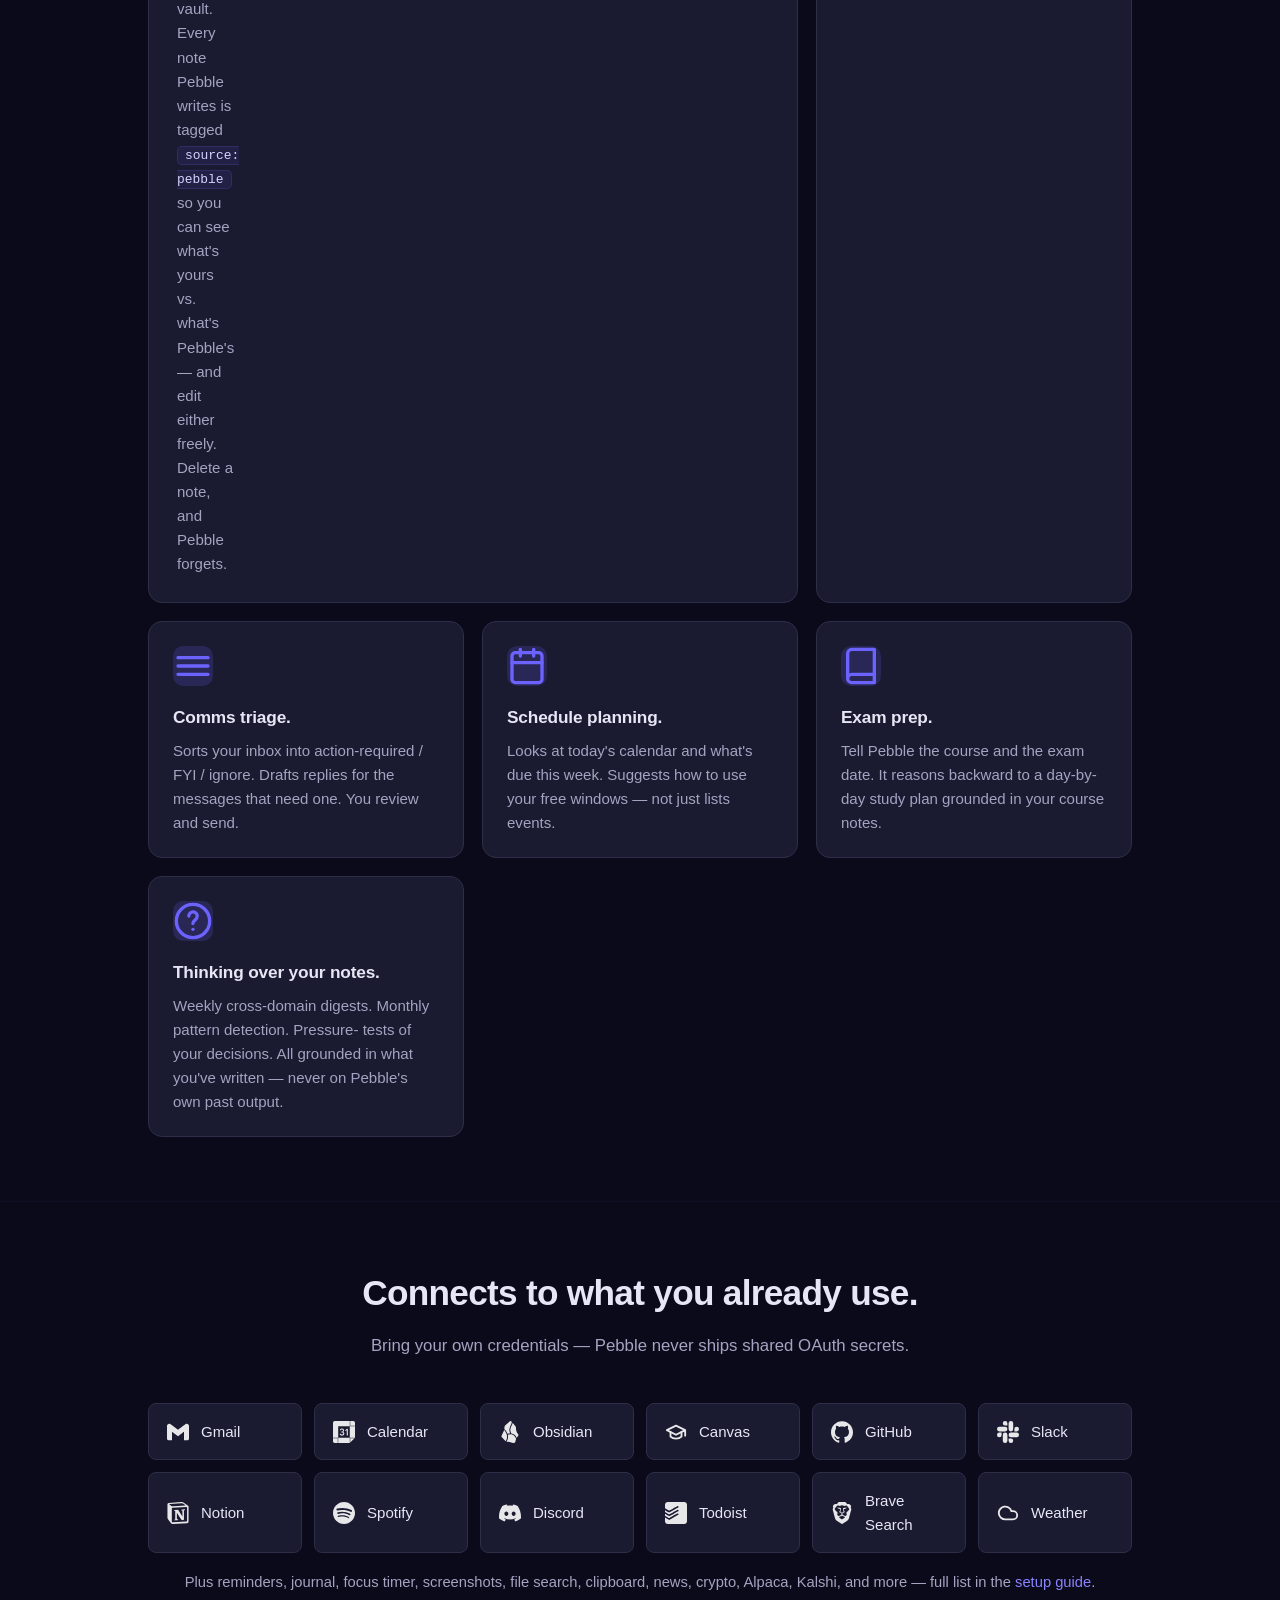
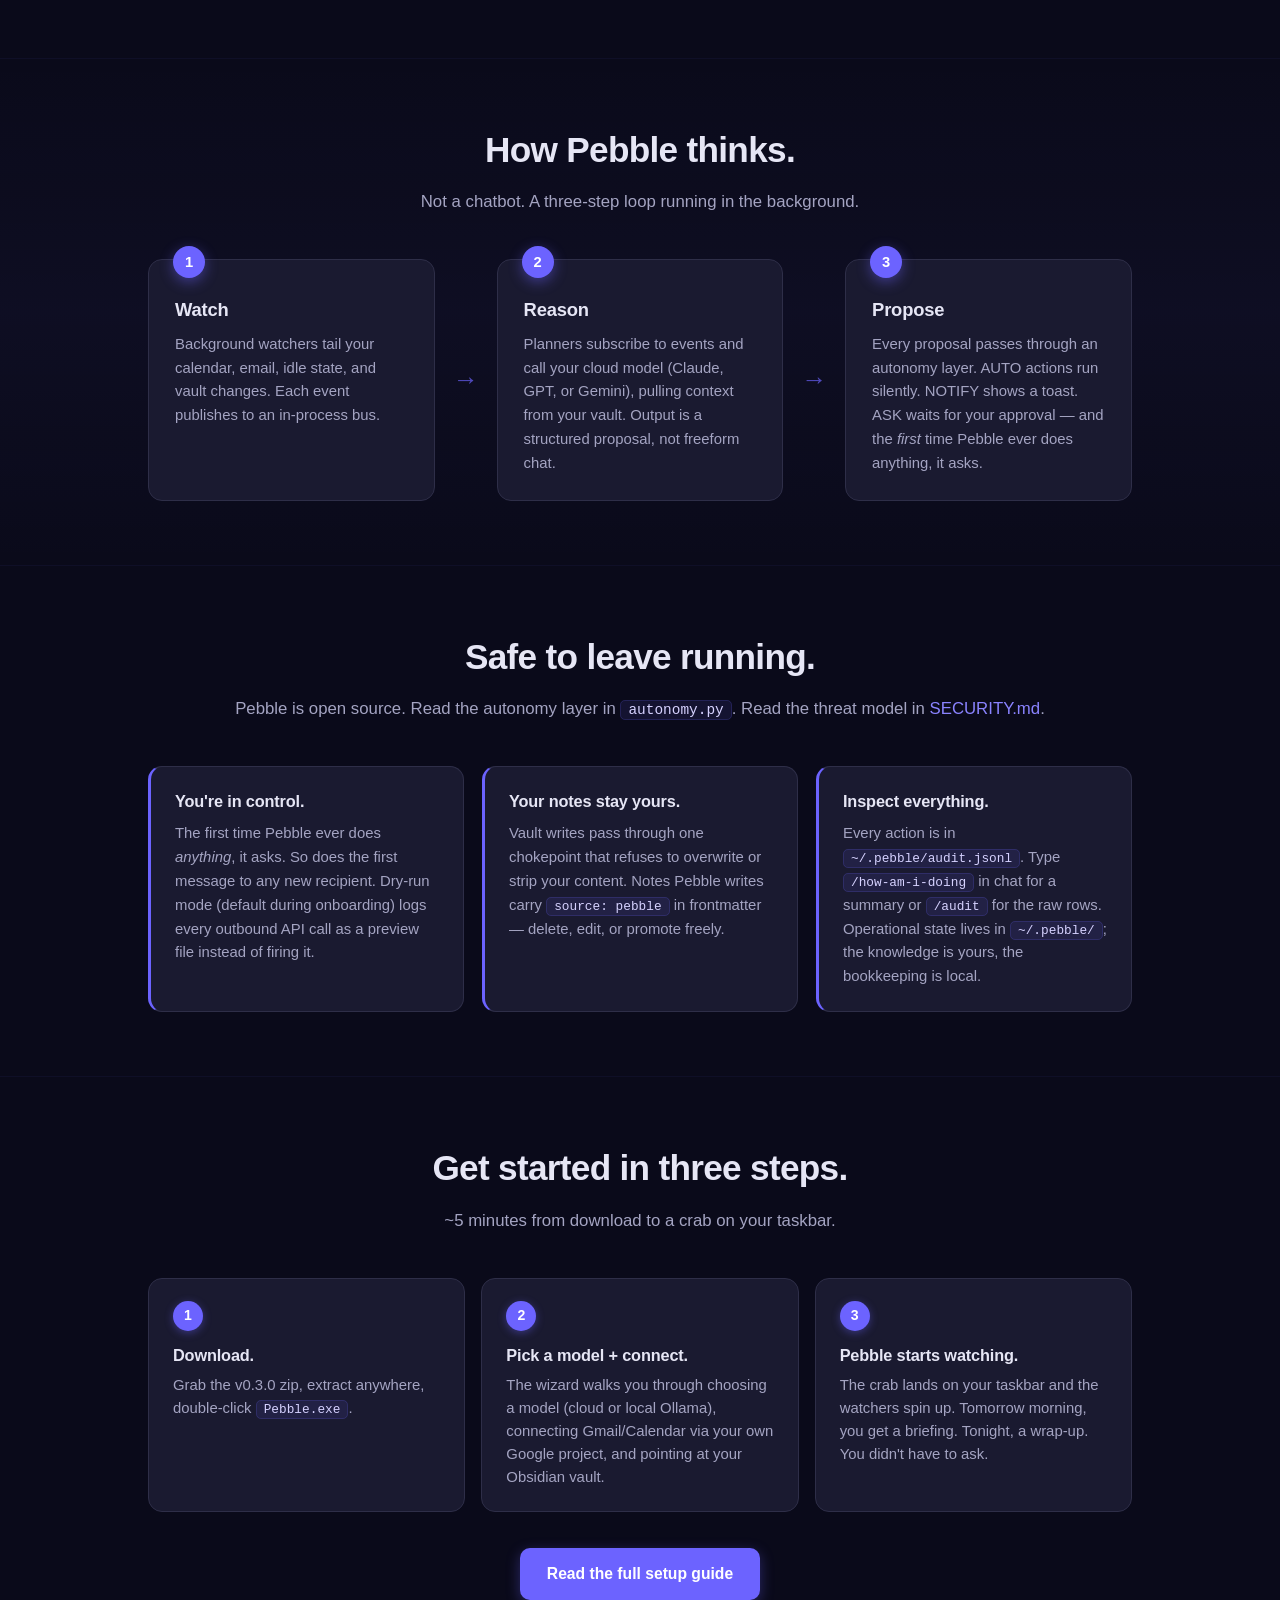
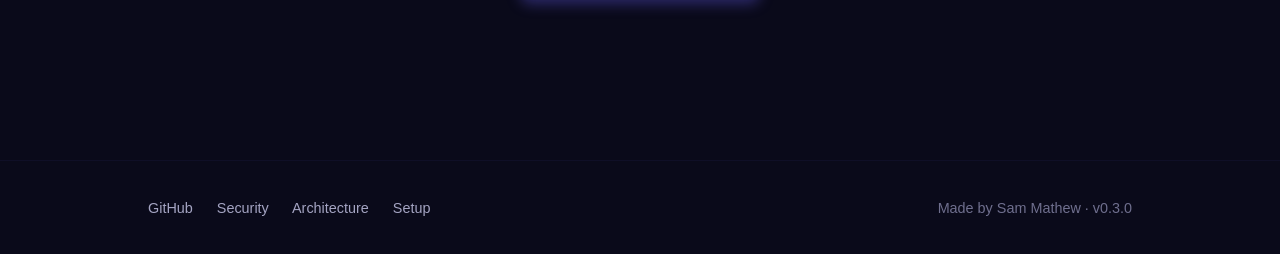
==== commit 0776bb03: "Site revamp: structure + integrations + brand-aligned hero Substantial structural rewrite based on a" ====
--- a/index.html
+++ b/index.html
@@ -3,13 +3,13 @@
 <head>
   <meta charset="utf-8">
   <meta name="viewport" content="width=device-width, initial-scale=1">
-  <title>Pebble — personal AI assistant for Windows</title>
-  <meta name="description" content="A personal AI assistant that lives on your Windows taskbar as a pixel-art crab. Local-first, vault-backed, and gated through an autonomy layer.">
-  <meta property="og:title" content="Pebble — personal AI assistant for Windows">
-  <meta property="og:description" content="A personal AI assistant that lives on your Windows taskbar as a pixel-art crab.">
+  <title>Pebble — your AI assistant that thinks ahead</title>
+  <meta name="description" content="An AI desktop assistant for Windows that watches your calendar, drafts your replies, and keeps everything it learns in your Obsidian vault as plain markdown.">
+  <meta property="og:title" content="Pebble — your AI assistant that thinks ahead">
+  <meta property="og:description" content="Reads your calendar and email, drafts your replies, plans your day. Everything Pebble learns about you lives in your Obsidian vault — plain markdown, editable, portable.">
   <meta property="og:image" content="assets/logo-square.png">
   <meta property="og:type" content="website">
-  <meta name="theme-color" content="#0b1424">
+  <meta name="theme-color" content="#0a0a1a">
   <link rel="icon" href="favicon.ico">
   <link rel="stylesheet" href="styles.css">
 </head>
@@ -23,6 +23,7 @@
     </a>
     <nav class="nav">
       <a href="#features">Features</a>
+      <a href="#integrations">Integrations</a>
       <a href="#safety">Safety</a>
       <a href="setup.html">Setup</a>
       <a href="https://github.com/SamEthanMathew/Pebble">GitHub</a>
@@ -32,14 +33,21 @@
 
 <main>
 
+  <!-- ─── HERO ─── -->
   <section class="hero">
     <div class="container">
-      <img src="assets/crab.png" alt="Pebble crab mascot" class="crab">
-      <h1>Your AI desktop companion</h1>
+      <div class="hero-art">
+        <video class="hero-loop" autoplay muted loop playsinline preload="auto"
+               poster="assets/crab.png">
+          <source src="assets/hero-loop.mp4" type="video/mp4">
+          <img src="assets/crab.png" alt="Pebble crab mascot" class="crab">
+        </video>
+      </div>
+      <h1>Your AI assistant that thinks ahead.</h1>
       <p class="tagline">
-        A personal AI assistant that lives on your Windows taskbar as a
-        pixel-art crab. Runs locally, reads your calendar and email, and
-        proposes actions you approve before they happen.
+        Pebble reads your calendar and email, drafts your replies, and plans
+        your day. Everything it learns about you lives in your Obsidian vault
+        — plain markdown, editable, portable.
       </p>
       <div class="cta-row">
         <a class="btn btn-primary"
@@ -49,161 +57,283 @@
         <a class="btn btn-secondary" href="setup.html">
           Setup guide
         </a>
-        <a class="btn btn-secondary" href="https://github.com/SamEthanMathew/Pebble">
-          Read the source
+        <a class="btn btn-ghost"
+           href="https://github.com/SamEthanMathew/Pebble/releases/tag/v0.3.0">
+          Watch the demo
         </a>
       </div>
       <p class="platform-note">
-        Windows 10 / 11 · v0.3.0 · ~500&nbsp;MB download
+        Windows 10 / 11 · v0.3.0 · 63 MB · open source
       </p>
     </div>
   </section>
 
+  <!-- ─── PROOF STRIP (real product screenshots) — hidden until v0.3.1 screenshots land ─── -->
+  <section class="proof" style="display:none">
+    <div class="container">
+      <div class="proof-grid">
+        <figure>
+          <img src="assets/shot-taskbar.png" alt="Crab pinned to Windows taskbar" loading="lazy">
+          <figcaption>On your taskbar</figcaption>
+        </figure>
+        <figure>
+          <img src="assets/shot-chat.png" alt="Chat window running /briefing" loading="lazy">
+          <figcaption>Morning briefing</figcaption>
+        </figure>
+        <figure>
+          <img src="assets/shot-popup.png" alt="Notification popup for upcoming event" loading="lazy">
+          <figcaption>Calendar nudge</figcaption>
+        </figure>
+        <figure>
+          <img src="assets/shot-proposals.png" alt="Proposals review in chat" loading="lazy">
+          <figcaption>You approve, not it</figcaption>
+        </figure>
+        <figure>
+          <img src="assets/shot-vault.png" alt="Daily note in Obsidian with source: pebble callout" loading="lazy">
+          <figcaption>Written to your vault</figcaption>
+        </figure>
+        <figure>
+          <img src="assets/shot-wizard.png" alt="Setup wizard models page" loading="lazy">
+          <figcaption>Five-minute setup</figcaption>
+        </figure>
+      </div>
+    </div>
+  </section>
+
+  <!-- ─── FEATURES ─── -->
   <section id="features" class="section">
     <div class="container">
       <div class="section-head">
-        <h2>What Pebble does for you</h2>
-        <p>Real planners doing real reasoning — not a chatbot pretending to.</p>
+        <h2>What it actually does</h2>
+        <p>Pebble runs in the background and initiates. You don't have to prompt it.</p>
       </div>
       <div class="feature-grid">
 
-        <div class="feature">
-          <span class="ico">☀</span>
-          <h3>Morning briefing</h3>
-          <p>One summary every morning combining today's calendar, unread
-          email triage, and upcoming deadlines.</p>
-        </div>
-
-        <div class="feature">
-          <span class="ico">✉</span>
-          <h3>Comms triage</h3>
-          <p>Classifies your inbox into action-required / FYI / ignore, and
-          drafts replies for the messages that need one.</p>
-        </div>
-
-        <div class="feature">
-          <span class="ico">⏱</span>
-          <h3>Smart scheduling</h3>
-          <p>Reasons about how your day is allocated — not just lists
-          events, but flags conflicts and suggests free-window use.</p>
-        </div>
-
-        <div class="feature">
-          <span class="ico">📚</span>
-          <h3>Exam-prep planning</h3>
-          <p>Give Pebble a course and an exam date; it reasons backward to
-          produce a day-by-day study plan you can run.</p>
-        </div>
-
-        <div class="feature">
-          <span class="ico">🌙</span>
-          <h3>Daily wrap-up</h3>
-          <p>An evening reflection plus a preview of tomorrow, appended to
-          your Obsidian daily note.</p>
-        </div>
-
-        <div class="feature warm">
-          <span class="ico">🗂</span>
-          <h3>Vault-backed memory</h3>
-          <p>Pebble's persistent knowledge lives in your Obsidian vault,
-          with provenance markers so you always see what's yours vs.
-          Pebble's.</p>
-        </div>
-
-        <div class="feature">
-          <span class="ico">🧠</span>
-          <h3>Thinking passes</h3>
-          <p>Scheduled reasoning over your own notes — connect, drift,
-          emerge, ideas, challenge, ghost — never over Pebble's own
-          writeback.</p>
-        </div>
-
-      </div>
-    </div>
-  </section>
-
+        <!-- Promoted: vault-native (coral, larger) -->
+        <div class="feature warm feature-wide">
+          <span class="ico" aria-hidden="true">
+            <svg viewBox="0 0 24 24" fill="none" stroke="currentColor" stroke-width="2"
+                 stroke-linecap="round" stroke-linejoin="round">
+              <path d="M14 2H6a2 2 0 0 0-2 2v16a2 2 0 0 0 2 2h12a2 2 0 0 0 2-2V8z"/>
+              <polyline points="14 2 14 8 20 8"/>
+              <line x1="8" y1="13" x2="16" y2="13"/>
+              <line x1="8" y1="17" x2="13" y2="17"/>
+            </svg>
+          </span>
+          <h3>Your memory, in plain markdown.</h3>
+          <p>Pebble's memory of you isn't a black box on a remote server. It's a
+          folder of notes in your Obsidian vault. Every note Pebble writes is
+          tagged <code>source: pebble</code> so you can see what's yours vs.
+          what's Pebble's — and edit either freely. Delete a note, and Pebble
+          forgets.</p>
+        </div>
+
+        <!-- Promoted: proactive -->
+        <div class="feature">
+          <span class="ico" aria-hidden="true">
+            <svg viewBox="0 0 24 24" fill="none" stroke="currentColor" stroke-width="2"
+                 stroke-linecap="round" stroke-linejoin="round">
+              <path d="M12 2v4"/><path d="m16.2 7.8 2.9-2.9"/><path d="M18 12h4"/>
+              <path d="m16.2 16.2 2.9 2.9"/><path d="M12 18v4"/>
+              <path d="m4.9 19.1 2.9-2.9"/><path d="M2 12h4"/>
+              <path d="m4.9 4.9 2.9 2.9"/><circle cx="12" cy="12" r="4"/>
+            </svg>
+          </span>
+          <h3>Proactive, not reactive.</h3>
+          <p>Pebble watches your calendar, email, deadlines, and idle state.
+          Every morning it briefs you. When a class starts in 15 minutes it
+          nudges. When you've been away an hour it doesn't.</p>
+        </div>
+
+        <div class="feature">
+          <span class="ico" aria-hidden="true">
+            <svg viewBox="0 0 24 24" fill="none" stroke="currentColor" stroke-width="2"
+                 stroke-linecap="round" stroke-linejoin="round">
+              <path d="M3 7h18M3 12h18M3 17h18"/>
+            </svg>
+          </span>
+          <h3>Comms triage.</h3>
+          <p>Sorts your inbox into action-required / FYI / ignore. Drafts
+          replies for the messages that need one. You review and send.</p>
+        </div>
+
+        <div class="feature">
+          <span class="ico" aria-hidden="true">
+            <svg viewBox="0 0 24 24" fill="none" stroke="currentColor" stroke-width="2"
+                 stroke-linecap="round" stroke-linejoin="round">
+              <rect x="3" y="4" width="18" height="18" rx="2"/>
+              <line x1="16" y1="2" x2="16" y2="6"/><line x1="8" y1="2" x2="8" y2="6"/>
+              <line x1="3" y1="10" x2="21" y2="10"/>
+            </svg>
+          </span>
+          <h3>Schedule planning.</h3>
+          <p>Looks at today's calendar and what's due this week. Suggests how
+          to use your free windows — not just lists events.</p>
+        </div>
+
+        <div class="feature">
+          <span class="ico" aria-hidden="true">
+            <svg viewBox="0 0 24 24" fill="none" stroke="currentColor" stroke-width="2"
+                 stroke-linecap="round" stroke-linejoin="round">
+              <path d="M4 19.5v-15A2.5 2.5 0 0 1 6.5 2H20v20H6.5a2.5 2.5 0 0 1 0-5H20"/>
+            </svg>
+          </span>
+          <h3>Exam prep.</h3>
+          <p>Tell Pebble the course and the exam date. It reasons backward to
+          a day-by-day study plan grounded in your course notes.</p>
+        </div>
+
+        <div class="feature">
+          <span class="ico" aria-hidden="true">
+            <svg viewBox="0 0 24 24" fill="none" stroke="currentColor" stroke-width="2"
+                 stroke-linecap="round" stroke-linejoin="round">
+              <circle cx="12" cy="12" r="10"/>
+              <path d="M9.5 9a2.5 2.5 0 1 1 4.95.5c0 2-2.5 2-2.5 4"/>
+              <path d="M12 17h.01"/>
+            </svg>
+          </span>
+          <h3>Thinking over your notes.</h3>
+          <p>Weekly cross-domain digests. Monthly pattern detection. Pressure-
+          tests of your decisions. All grounded in what you've written — never
+          on Pebble's own past output.</p>
+        </div>
+
+      </div>
+    </div>
+  </section>
+
+  <!-- ─── INTEGRATIONS ─── -->
+  <section id="integrations" class="section">
+    <div class="container">
+      <div class="section-head">
+        <h2>Connects to what you already use.</h2>
+        <p>Bring your own credentials — Pebble never ships shared OAuth secrets.</p>
+      </div>
+      <ul class="integrations">
+        <li><img src="assets/icons/gmail.svg" alt=""><span>Gmail</span></li>
+        <li><img src="assets/icons/googlecalendar.svg" alt=""><span>Calendar</span></li>
+        <li><img src="assets/icons/obsidian.svg" alt=""><span>Obsidian</span></li>
+        <li><img src="assets/icons/canvas.svg" alt=""><span>Canvas</span></li>
+        <li><img src="assets/icons/github.svg" alt=""><span>GitHub</span></li>
+        <li><img src="assets/icons/slack.svg" alt=""><span>Slack</span></li>
+        <li><img src="assets/icons/notion.svg" alt=""><span>Notion</span></li>
+        <li><img src="assets/icons/spotify.svg" alt=""><span>Spotify</span></li>
+        <li><img src="assets/icons/discord.svg" alt=""><span>Discord</span></li>
+        <li><img src="assets/icons/todoist.svg" alt=""><span>Todoist</span></li>
+        <li><img src="assets/icons/brave.svg" alt=""><span>Brave Search</span></li>
+        <li><img src="assets/icons/weather.svg" alt=""><span>Weather</span></li>
+      </ul>
+      <p class="more-line">
+        Plus reminders, journal, focus timer, screenshots, file search,
+        clipboard, news, crypto, Alpaca, Kalshi, and more — full list in the
+        <a href="setup.html#integrations-all">setup guide</a>.
+      </p>
+    </div>
+  </section>
+
+  <!-- ─── HOW PEBBLE THINKS ─── -->
+  <section class="section flow-section">
+    <div class="container">
+      <div class="section-head">
+        <h2>How Pebble thinks.</h2>
+        <p>Not a chatbot. A three-step loop running in the background.</p>
+      </div>
+      <div class="flow">
+        <div class="flow-step">
+          <div class="flow-n">1</div>
+          <h3>Watch</h3>
+          <p>Background watchers tail your calendar, email, idle state, and
+          vault changes. Each event publishes to an in-process bus.</p>
+        </div>
+        <div class="flow-arrow">→</div>
+        <div class="flow-step">
+          <div class="flow-n">2</div>
+          <h3>Reason</h3>
+          <p>Planners subscribe to events and call your cloud model (Claude,
+          GPT, or Gemini), pulling context from your vault. Output is a
+          structured proposal, not freeform chat.</p>
+        </div>
+        <div class="flow-arrow">→</div>
+        <div class="flow-step">
+          <div class="flow-n">3</div>
+          <h3>Propose</h3>
+          <p>Every proposal passes through an autonomy layer. AUTO actions
+          run silently. NOTIFY shows a toast. ASK waits for your approval —
+          and the <em>first</em> time Pebble ever does anything, it asks.</p>
+        </div>
+      </div>
+    </div>
+  </section>
+
+  <!-- ─── SAFETY ─── -->
   <section id="safety" class="section">
     <div class="container">
       <div class="section-head">
-        <h2>Safe by default</h2>
-        <p>Every outbound action passes through an autonomy layer.</p>
+        <h2>Safe to leave running.</h2>
+        <p>Pebble is open source. Read the autonomy layer in
+        <a href="https://github.com/SamEthanMathew/Pebble/blob/main/autonomy.py"><code>autonomy.py</code></a>.
+        Read the threat model in
+        <a href="https://github.com/SamEthanMathew/Pebble/blob/main/SECURITY.md">SECURITY.md</a>.</p>
       </div>
       <div class="safety">
 
         <div class="safety-card">
-          <h3>Tier-gated actions</h3>
-          <p>Every action is one of <strong>AUTO</strong>, <strong>NOTIFY</strong>,
-          or <strong>ASK</strong>. Send-email actions are ASK. Reading the
-          calendar is AUTO. You stay in control of what runs without
-          asking you.</p>
+          <h3>You're in control.</h3>
+          <p>The first time Pebble ever does <em>anything</em>, it asks. So
+          does the first message to any new recipient. Dry-run mode (default
+          during onboarding) logs every outbound API call as a preview file
+          instead of firing it.</p>
         </div>
 
         <div class="safety-card">
-          <h3>First-time approval</h3>
-          <p>The first invocation of <em>any</em> action — and the first
-          message to <em>any</em> new recipient — forces an approval
-          popup even if its declared tier is AUTO. No surprises.</p>
+          <h3>Your notes stay yours.</h3>
+          <p>Vault writes pass through one chokepoint that refuses to
+          overwrite or strip your content. Notes Pebble writes carry
+          <code>source: pebble</code> in frontmatter — delete, edit, or
+          promote freely.</p>
         </div>
 
         <div class="safety-card">
-          <h3>Dry-run during onboarding</h3>
-          <p>The setup wizard turns dry-run on by default. Every outbound
-          API call is logged as a preview file so you can read what Pebble
-          <em>would</em> have done before you trust it to send.</p>
-        </div>
-
-        <div class="safety-card">
-          <h3>Provenance on every write</h3>
-          <p>Notes Pebble writes to your vault carry a <code>source:&nbsp;pebble</code>
-          marker. Pebble's chokepoint refuses to overwrite content you
-          authored — your notes stay yours.</p>
-        </div>
-
-        <div class="safety-card">
-          <h3>Local-first by default</h3>
-          <p>You can run Pebble entirely on a local Ollama model with no
-          cloud calls. Cloud planners (Claude, GPT, Gemini) are opt-in via
-          the setup wizard.</p>
-        </div>
-
-        <div class="safety-card">
-          <h3>Full audit trail</h3>
-          <p>Every action Pebble takes is appended to
-          <code>~/.pebble/audit.jsonl</code>. Type <code>/how-am-i-doing</code>
-          in chat for a summary, or <code>/audit</code> for the raw rows.</p>
-        </div>
-
-      </div>
-    </div>
-  </section>
-
+          <h3>Inspect everything.</h3>
+          <p>Every action is in <code>~/.pebble/audit.jsonl</code>. Type
+          <code>/how-am-i-doing</code> in chat for a summary or
+          <code>/audit</code> for the raw rows. Operational state lives in
+          <code>~/.pebble/</code>; the knowledge is yours, the bookkeeping is local.</p>
+        </div>
+
+      </div>
+    </div>
+  </section>
+
+  <!-- ─── GET STARTED ─── -->
   <section class="section">
     <div class="container">
       <div class="section-head">
-        <h2>Get started in three steps</h2>
-        <p>Roughly five minutes from download to a crab on your taskbar.</p>
-      </div>
-
+        <h2>Get started in three steps.</h2>
+        <p>~5 minutes from download to a crab on your taskbar.</p>
+      </div>
       <div class="steps">
         <div class="step">
           <div class="n">1</div>
-          <h3>Download</h3>
-          <p>Grab the v0.3.0 zip and extract it anywhere you like.</p>
+          <h3>Download.</h3>
+          <p>Grab the v0.3.0 zip, extract anywhere, double-click
+          <code>Pebble.exe</code>.</p>
         </div>
         <div class="step">
           <div class="n">2</div>
-          <h3>Run the wizard</h3>
-          <p>Pick a model (cloud or local), optionally connect Gmail &amp;
-          Calendar, choose your vault.</p>
+          <h3>Pick a model + connect.</h3>
+          <p>The wizard walks you through choosing a model (cloud or local
+          Ollama), connecting Gmail/Calendar via your own Google project,
+          and pointing at your Obsidian vault.</p>
         </div>
         <div class="step">
           <div class="n">3</div>
-          <h3>Start chatting</h3>
-          <p>Click the crab on your taskbar and type <code>/help</code> to
-          see what Pebble can do.</p>
-        </div>
-      </div>
-
+          <h3>Pebble starts watching.</h3>
+          <p>The crab lands on your taskbar and the watchers spin up. Tomorrow
+          morning, you get a briefing. Tonight, a wrap-up. You didn't have
+          to ask.</p>
+        </div>
+      </div>
       <div class="cta-center">
         <a class="btn btn-primary" href="setup.html">Read the full setup guide</a>
       </div>
--- a/styles.css
+++ b/styles.css
@@ -56,13 +56,13 @@
 }
 
 a {
-  color: var(--accent);
+  color: #8a83ff;
   text-decoration: none;
   transition: color 0.15s ease;
 }
 
 a:hover {
-  color: #8a83ff;
+  color: #a8a3ff;
   text-decoration: underline;
 }
 
@@ -179,13 +179,33 @@
   position: relative;
 }
 
-.hero .crab {
-  width: 200px;
-  height: 200px;
+.hero-art {
+  display: flex;
+  justify-content: center;
+  margin: 0 auto 36px;
+  position: relative;
+  width: clamp(260px, 32vw, 360px);
+  aspect-ratio: 1 / 1;
+}
+
+.hero-art::before {
+  content: "";
+  position: absolute;
+  inset: -10%;
+  background: radial-gradient(circle, rgba(232, 93, 60, 0.22) 0%, transparent 60%);
+  filter: blur(20px);
+  z-index: 0;
+}
+
+.hero-loop, .hero .crab {
+  position: relative;
+  z-index: 1;
+  width: 100%;
+  height: 100%;
+  object-fit: contain;
   display: block;
-  margin: 0 auto 32px;
-  filter: drop-shadow(0 10px 30px rgba(232, 93, 60, 0.25))
-          drop-shadow(0 4px 8px rgba(0, 0, 0, 0.4));
+  filter: drop-shadow(0 14px 32px rgba(232, 93, 60, 0.28))
+          drop-shadow(0 4px 8px rgba(0, 0, 0, 0.45));
 }
 
 .hero h1 {
@@ -194,7 +214,7 @@
   letter-spacing: -0.025em;
   line-height: 1.1;
   margin: 0 0 20px;
-  background: linear-gradient(180deg, #ffffff 0%, #a8a3e8 100%);
+  background: linear-gradient(180deg, #ffffff 0%, #d6d2ff 70%, #a8a3e8 100%);
   -webkit-background-clip: text;
   background-clip: text;
   color: transparent;
@@ -257,6 +277,18 @@
   border-color: var(--accent);
 }
 
+.btn-ghost {
+  background: transparent;
+  color: var(--text-mid);
+  border-color: transparent;
+}
+
+.btn-ghost:hover {
+  background: var(--surface);
+  color: var(--text);
+  text-decoration: none;
+}
+
 .platform-note {
   margin-top: 22px;
   font-size: 0.85rem;
@@ -306,8 +338,37 @@
 .feature:hover {
   background: var(--surface-2);
   border-color: var(--accent);
-  transform: translateY(-3px);
-  box-shadow: 0 10px 30px -10px rgba(108, 99, 255, 0.3);
+  transform: translateY(-6px);
+  box-shadow: 0 14px 32px -10px rgba(108, 99, 255, 0.35);
+}
+
+.feature-wide {
+  display: grid;
+  grid-template-columns: 56px 1fr;
+  gap: 22px;
+  align-items: start;
+  padding: 28px 28px 26px;
+}
+
+.feature-wide .ico {
+  width: 48px;
+  height: 48px;
+  font-size: 1.4rem;
+  margin-bottom: 0;
+}
+
+.feature-wide h3 {
+  font-size: 1.25rem;
+  margin: 6px 0 10px;
+}
+
+.feature-wide p {
+  font-size: 1rem;
+  line-height: 1.65;
+}
+
+@media (min-width: 800px) {
+  .feature-wide { grid-column: span 2; }
 }
 
 .feature .ico {
@@ -553,13 +614,184 @@
   color: var(--text);
 }
 
+/* ── Proof strip ────────────────────────────────────────────────────────── */
+
+.proof { padding: 16px 0 48px; }
+
+.proof-grid {
+  display: grid;
+  grid-template-columns: repeat(auto-fit, minmax(180px, 1fr));
+  gap: 14px;
+}
+
+.proof-grid figure {
+  margin: 0;
+  background: var(--surface);
+  border: 1px solid var(--border);
+  border-radius: var(--radius);
+  overflow: hidden;
+  transition: border-color 0.18s ease, transform 0.14s ease;
+}
+
+.proof-grid figure:hover {
+  border-color: var(--accent);
+  transform: translateY(-3px);
+}
+
+.proof-grid img {
+  display: block;
+  width: 100%;
+  height: 130px;
+  object-fit: cover;
+  object-position: center top;
+  background: var(--bg-1);
+}
+
+.proof-grid figcaption {
+  padding: 10px 14px;
+  font-size: 0.84rem;
+  color: var(--text-mid);
+  border-top: 1px solid var(--border);
+  text-align: center;
+}
+
+/* ── Integrations ───────────────────────────────────────────────────────── */
+
+.integrations {
+  list-style: none;
+  padding: 0;
+  margin: 0 0 18px;
+  display: grid;
+  grid-template-columns: repeat(auto-fit, minmax(140px, 1fr));
+  gap: 12px;
+}
+
+.integrations li {
+  display: flex;
+  align-items: center;
+  gap: 12px;
+  padding: 16px 18px;
+  background: var(--surface);
+  border: 1px solid var(--border);
+  border-radius: var(--radius-sm);
+  color: var(--text);
+  font-size: 0.94rem;
+  font-weight: 500;
+  transition: border-color 0.15s ease, background 0.15s ease, transform 0.12s ease;
+}
+
+.integrations li:hover {
+  border-color: var(--accent);
+  background: var(--surface-2);
+  transform: translateY(-2px);
+}
+
+.integrations img {
+  width: 22px;
+  height: 22px;
+  /* Tint integration logos to soft light gray for visual unity. */
+  filter: invert(85%) brightness(1.15);
+  opacity: 0.92;
+  flex-shrink: 0;
+}
+
+.more-line {
+  text-align: center;
+  color: var(--text-mid);
+  font-size: 0.92rem;
+  margin: 18px 0 0;
+}
+
+/* ── Flow (Watch → Reason → Propose) ────────────────────────────────────── */
+
+.flow-section {
+  background: linear-gradient(180deg, transparent 0%, rgba(108, 99, 255, 0.04) 50%, transparent 100%);
+}
+
+.flow {
+  display: grid;
+  grid-template-columns: 1fr auto 1fr auto 1fr;
+  gap: 18px;
+  align-items: stretch;
+}
+
+.flow-step {
+  background: var(--surface);
+  border: 1px solid var(--border);
+  border-radius: var(--radius);
+  padding: 28px 26px 24px;
+  position: relative;
+}
+
+.flow-step .flow-n {
+  position: absolute;
+  top: -14px;
+  left: 24px;
+  width: 32px;
+  height: 32px;
+  border-radius: 50%;
+  background: var(--accent);
+  color: #fff;
+  display: flex;
+  align-items: center;
+  justify-content: center;
+  font-weight: 700;
+  font-size: 0.92rem;
+  box-shadow: 0 4px 14px rgba(108, 99, 255, 0.45);
+}
+
+.flow-step h3 {
+  margin: 8px 0 8px;
+  font-size: 1.15rem;
+  letter-spacing: -0.01em;
+}
+
+.flow-step p {
+  margin: 0;
+  color: var(--text-mid);
+  font-size: 0.93rem;
+  line-height: 1.6;
+}
+
+.flow-arrow {
+  display: flex;
+  align-items: center;
+  justify-content: center;
+  color: var(--accent);
+  font-size: 1.6rem;
+  opacity: 0.7;
+}
+
+@media (max-width: 800px) {
+  .flow { grid-template-columns: 1fr; }
+  .flow-arrow { transform: rotate(90deg); }
+}
+
 /* ── Responsive ─────────────────────────────────────────────────────────── */
 
 @media (max-width: 640px) {
   .site-header .container { flex-direction: column; align-items: flex-start; }
-  .nav { gap: 16px; }
-  .hero { padding: 48px 0 64px; }
-  .hero .crab { width: 150px; height: 150px; margin-bottom: 24px; }
+  .nav { gap: 14px; flex-wrap: wrap; }
+  .hero { padding: 56px 0 72px; }
+  .hero-art { width: clamp(180px, 60vw, 260px); margin-bottom: 28px; }
   .section { padding: 44px 0; }
+  .section-head { margin-bottom: 32px; }
   .guide-step { padding: 22px 22px; }
-}
+  .proof-grid img { height: 110px; }
+  .feature-wide { grid-template-columns: 1fr; gap: 12px; padding: 24px; }
+}
+
+@media (max-width: 480px) {
+  .container { padding: 0 18px; }
+  .hero h1 { font-size: clamp(1.9rem, 9vw, 2.3rem); }
+  .hero .tagline { font-size: 0.98rem; }
+  .section { padding: 36px 0; }
+  .section-head h2 { font-size: 1.5rem; }
+  .cta-row { flex-direction: column; align-items: stretch; }
+  .cta-row .btn { justify-content: center; }
+  .proof-grid { grid-template-columns: repeat(2, 1fr); gap: 10px; }
+  .proof-grid img { height: 92px; }
+  .feature { padding: 20px; }
+  .guide-step { padding: 20px 18px; }
+  .guide-step h2 { font-size: 1.25rem; }
+}
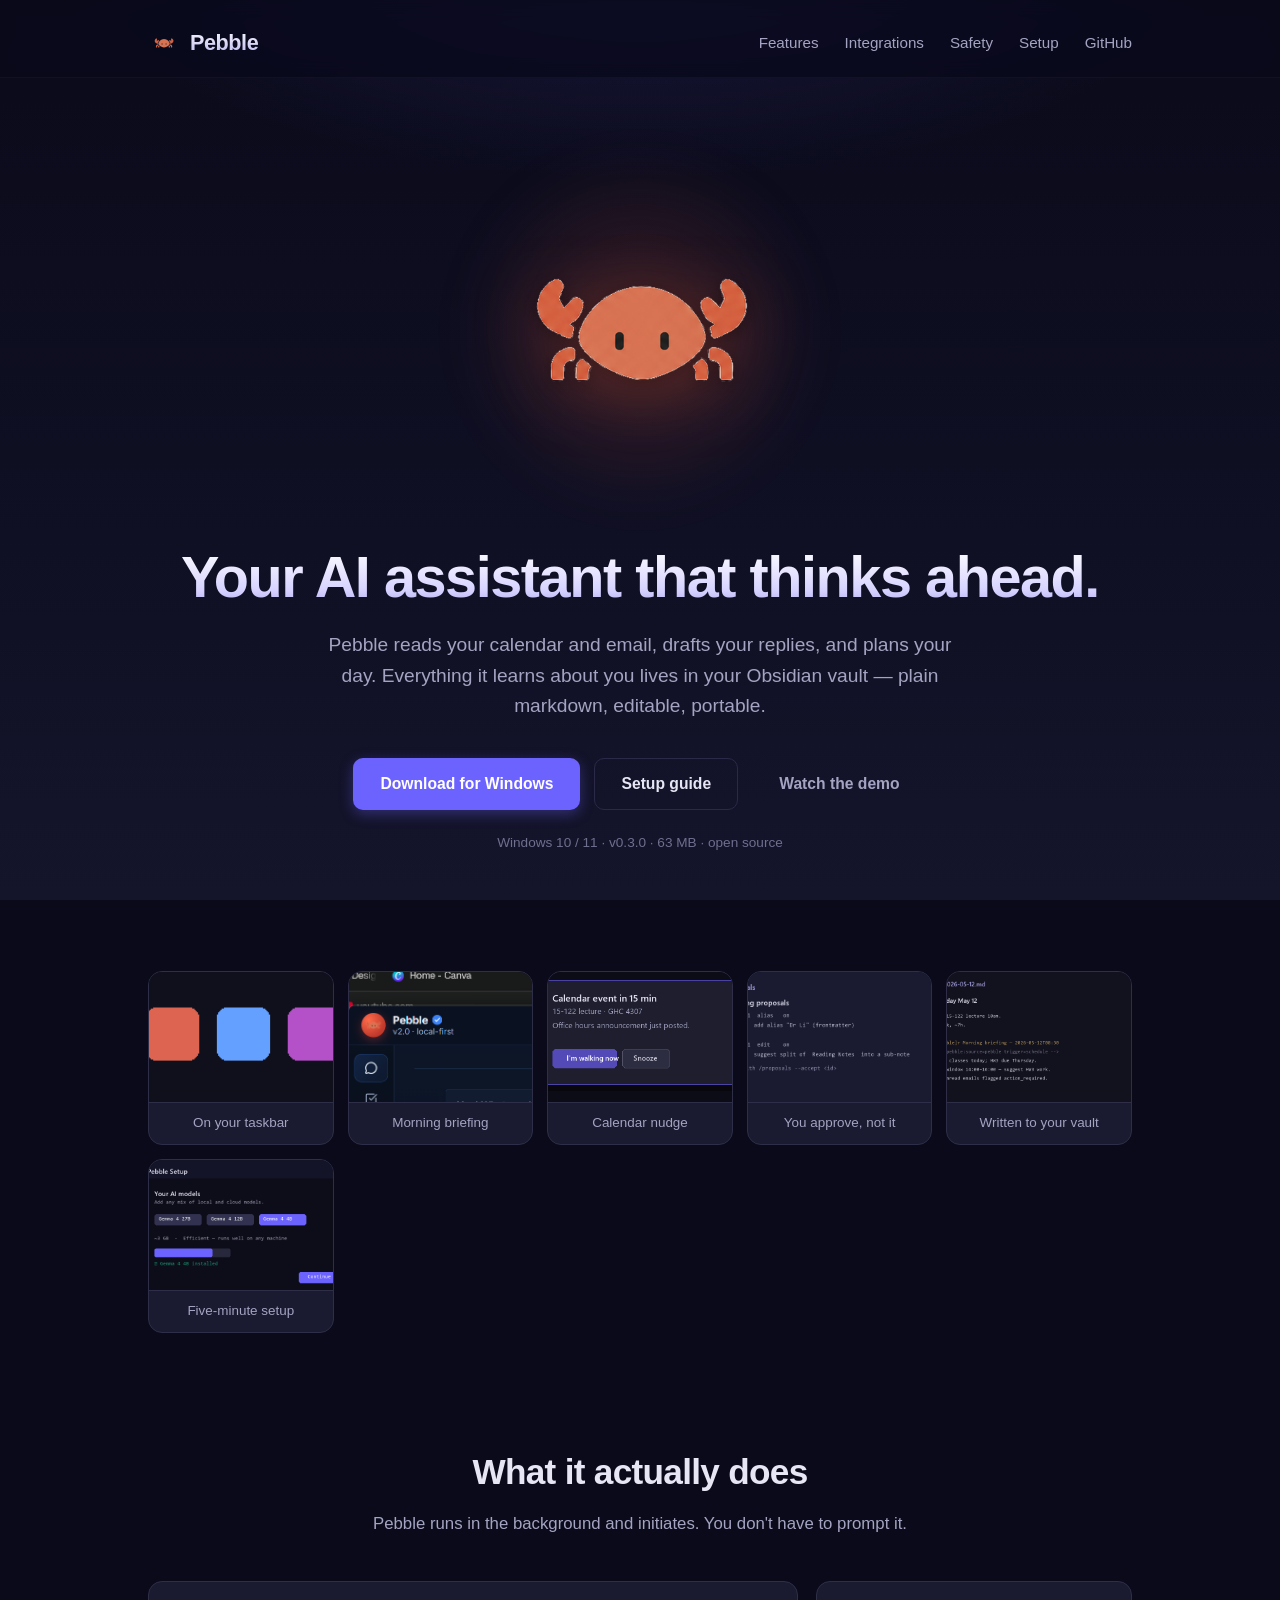
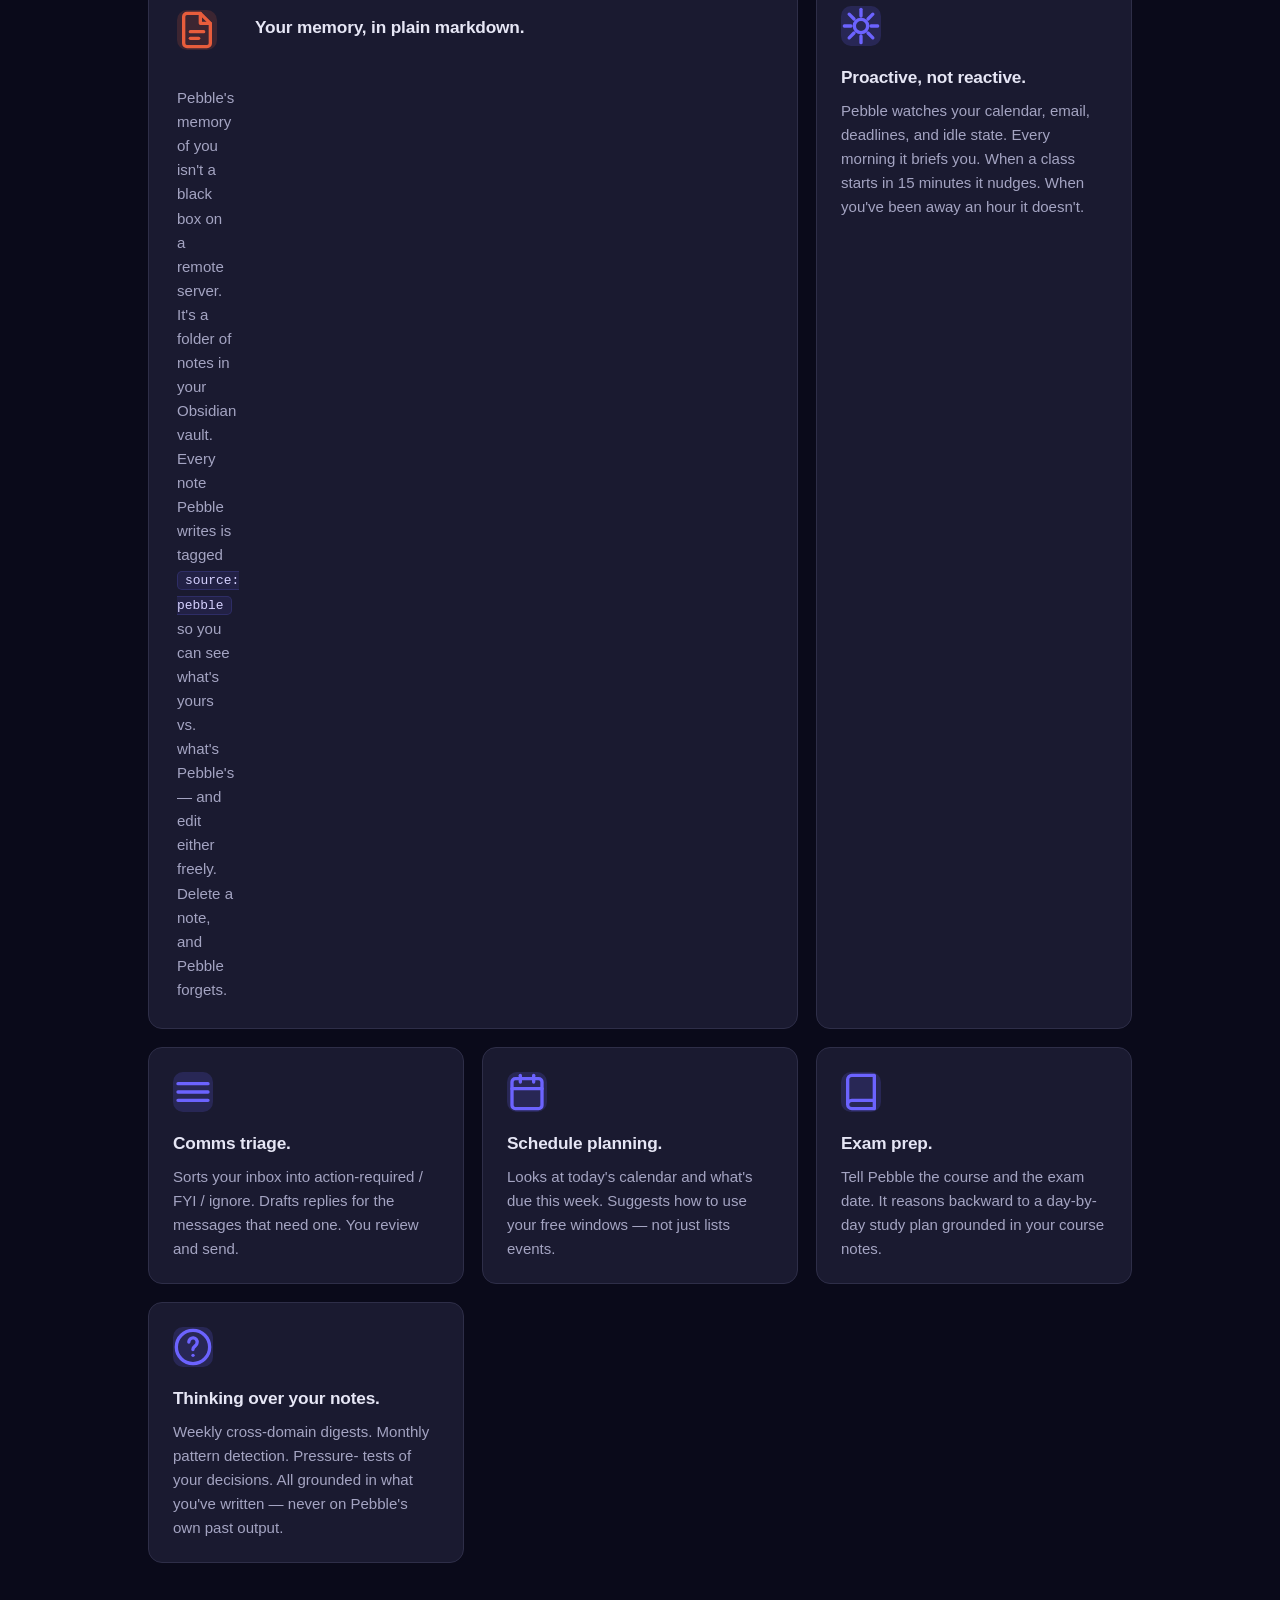
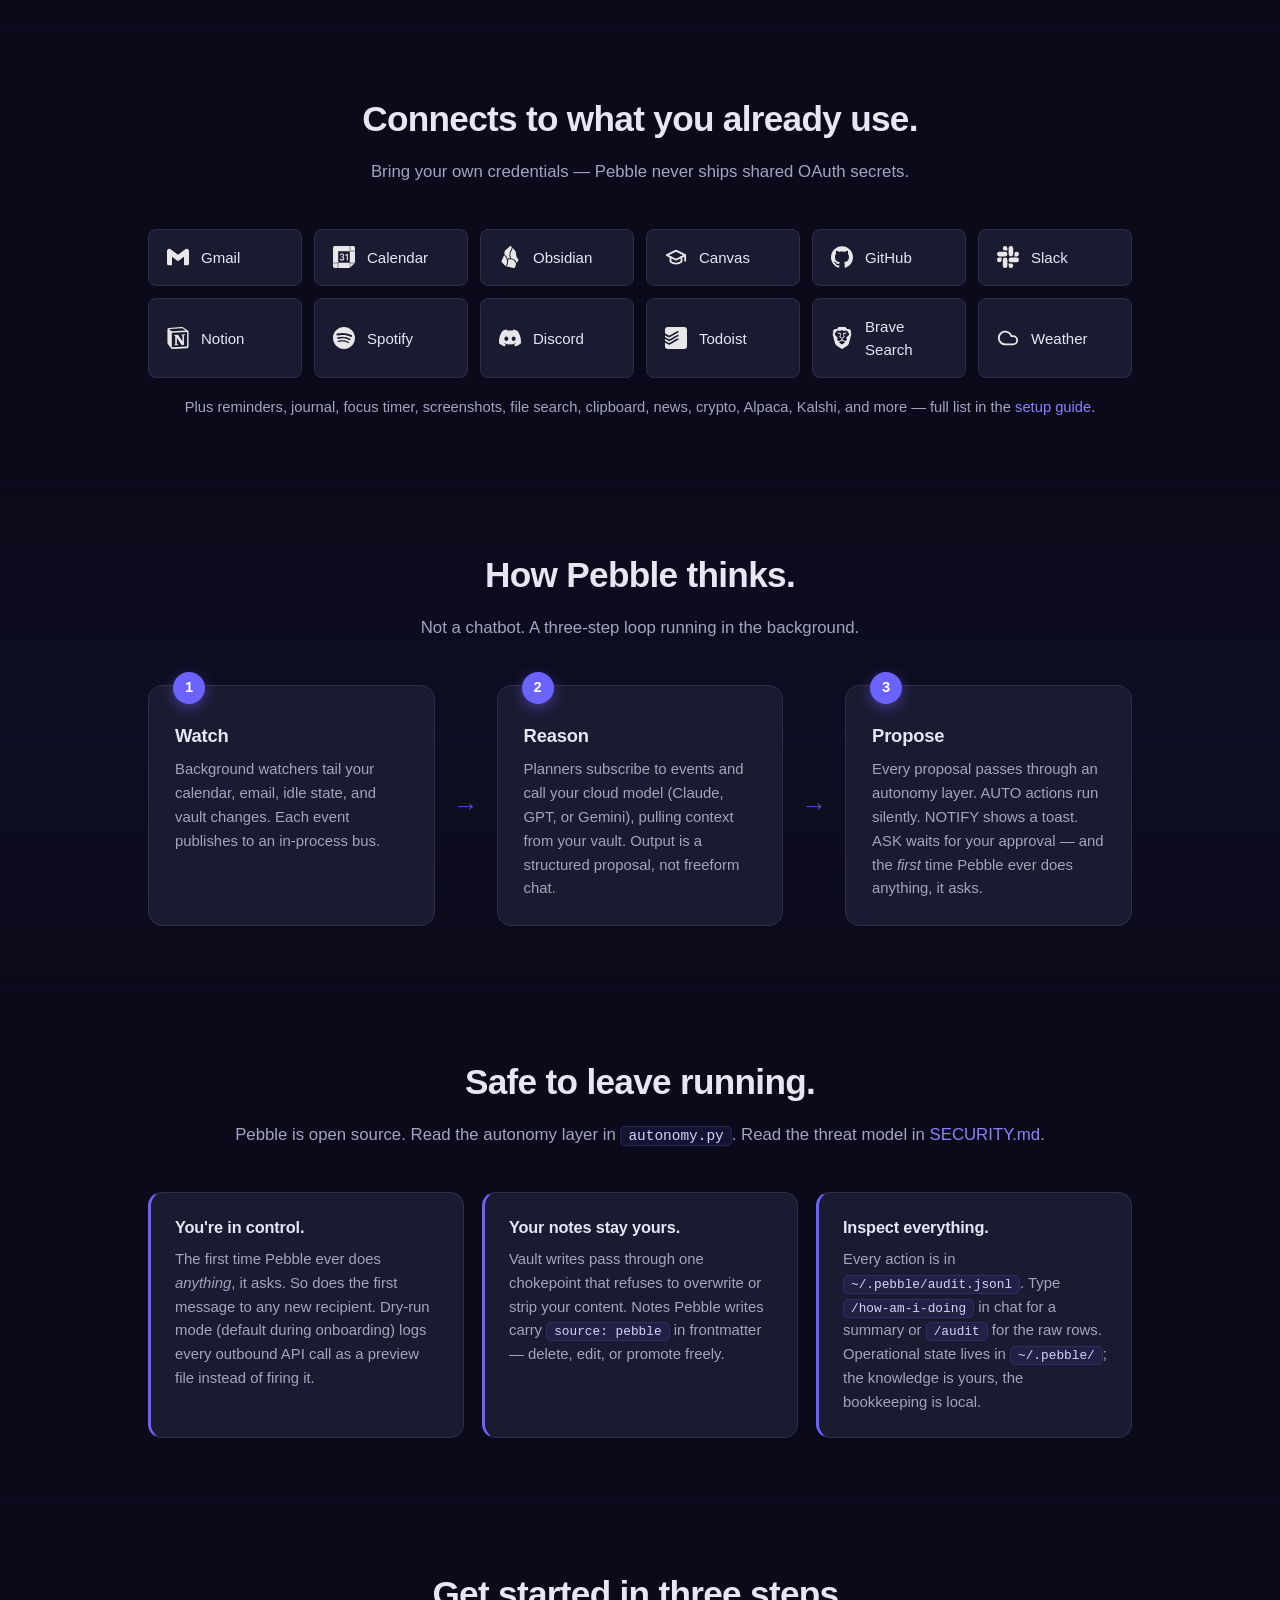
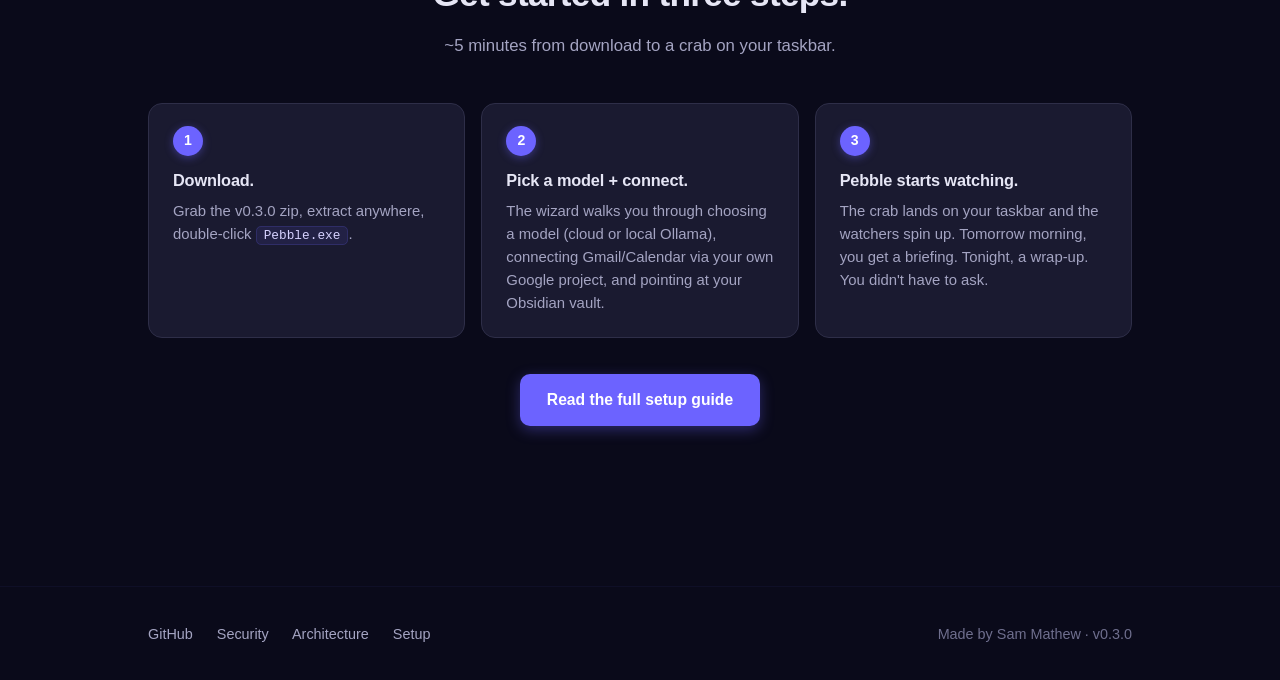
==== commit 3359d595: "Proof strip: 1 real screenshot + 5 brand-aligned mockups shot-chat.png — real screenshot of the Pebb" ====
--- a/index.html
+++ b/index.html
@@ -69,7 +69,7 @@
   </section>
 
   <!-- ─── PROOF STRIP (real product screenshots) — hidden until v0.3.1 screenshots land ─── -->
-  <section class="proof" style="display:none">
+  <section class="proof">
     <div class="container">
       <div class="proof-grid">
         <figure>
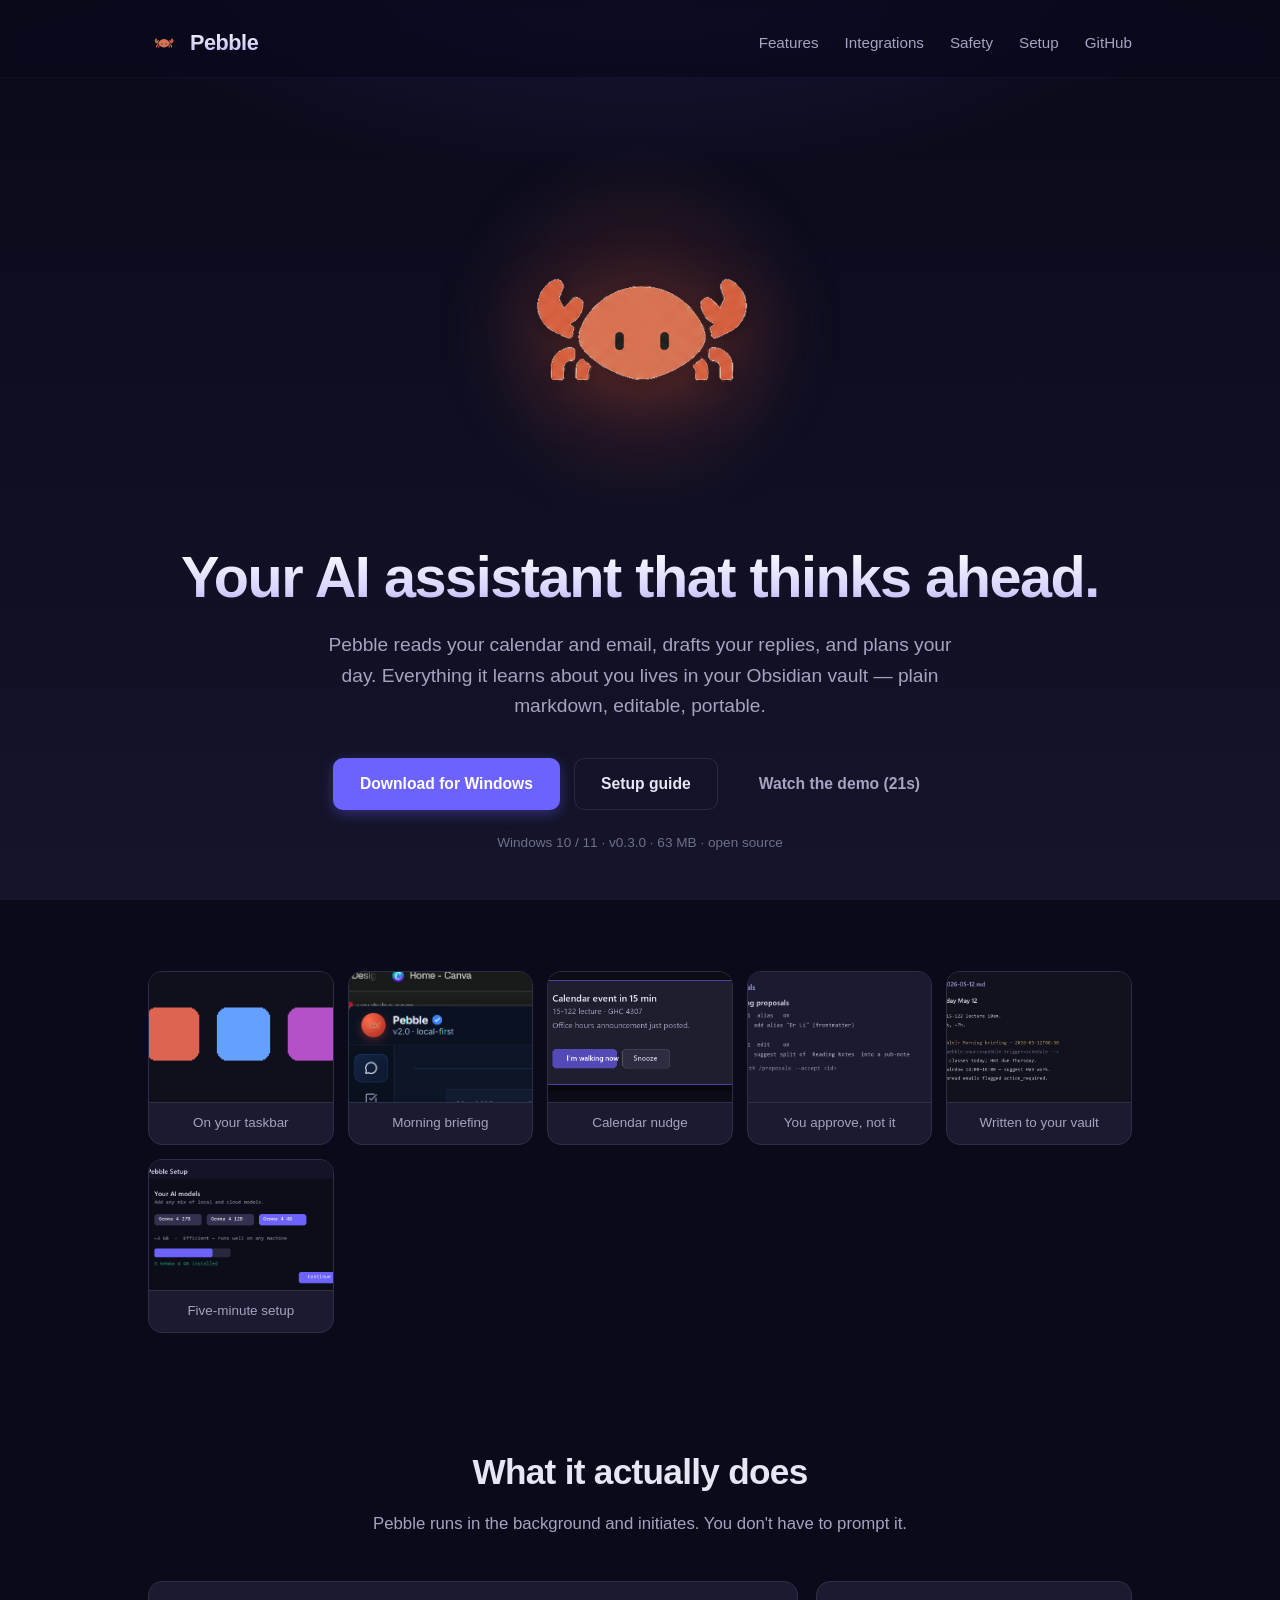
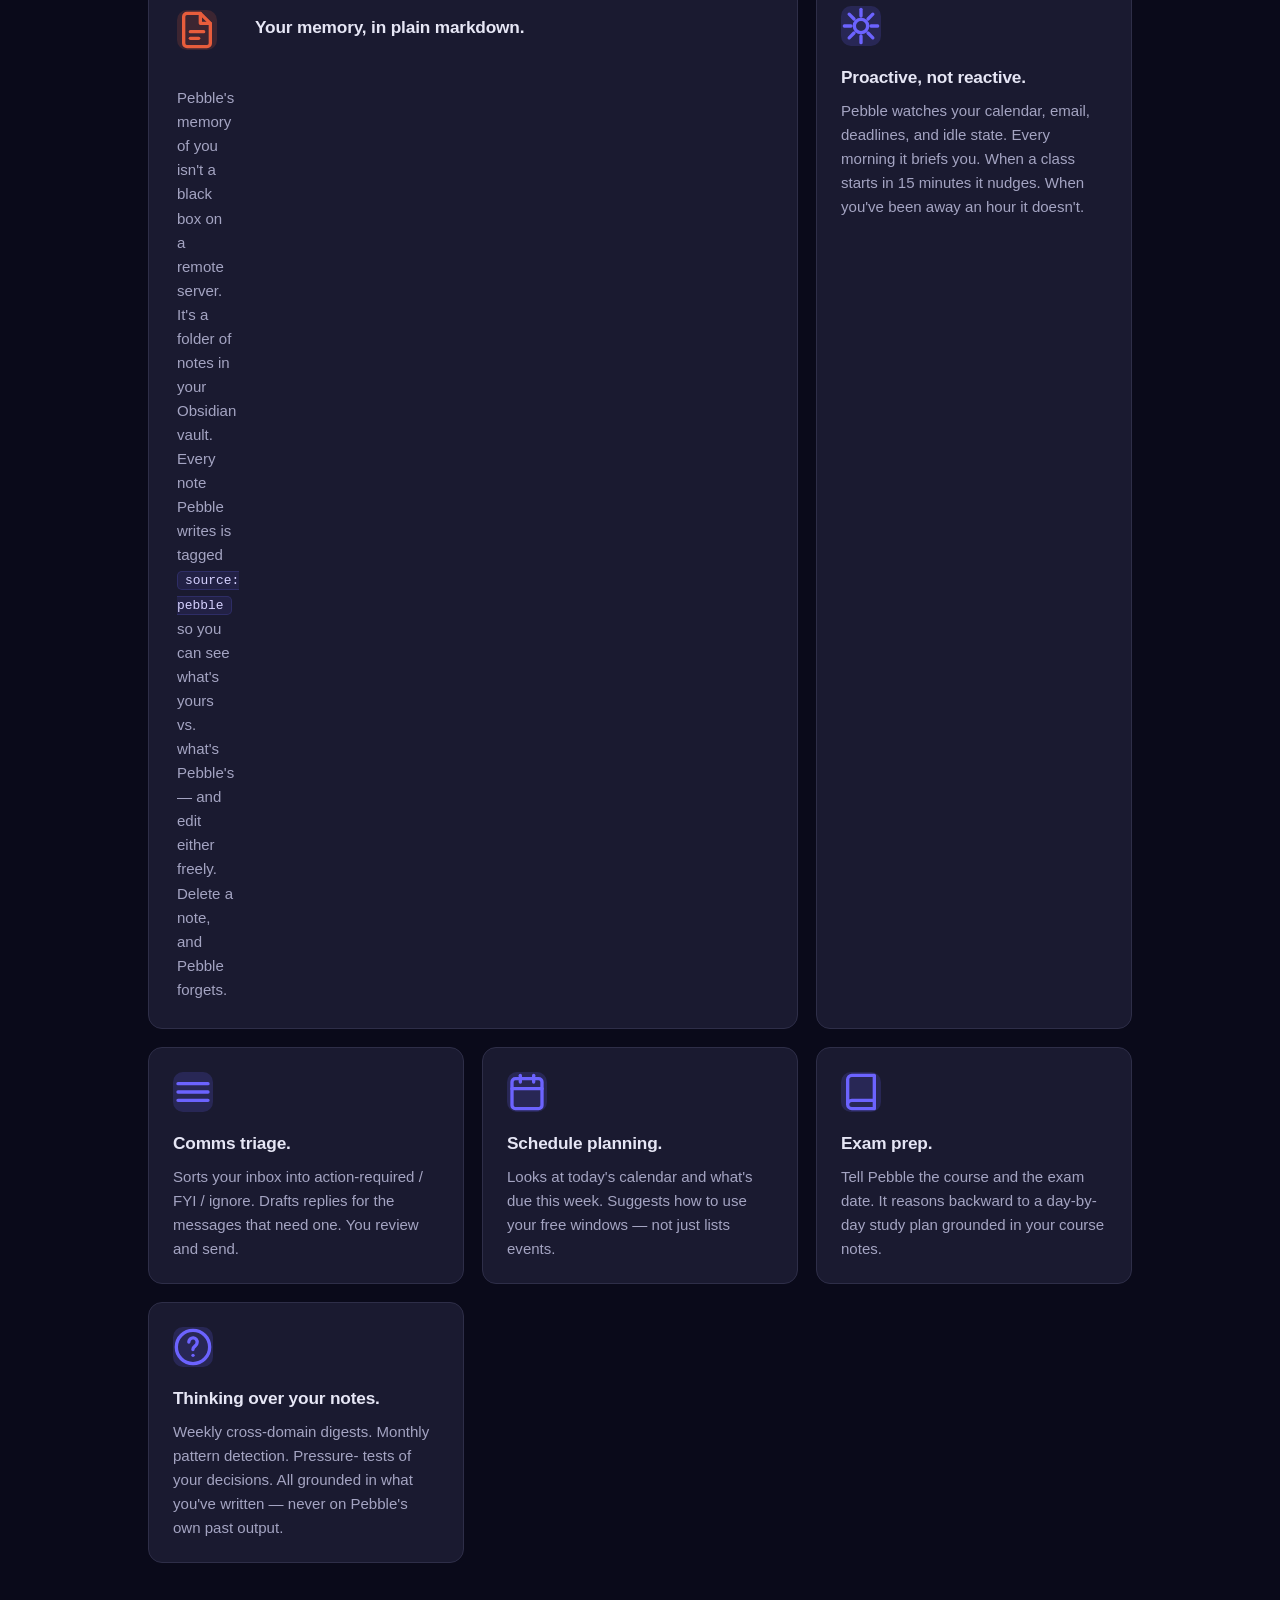
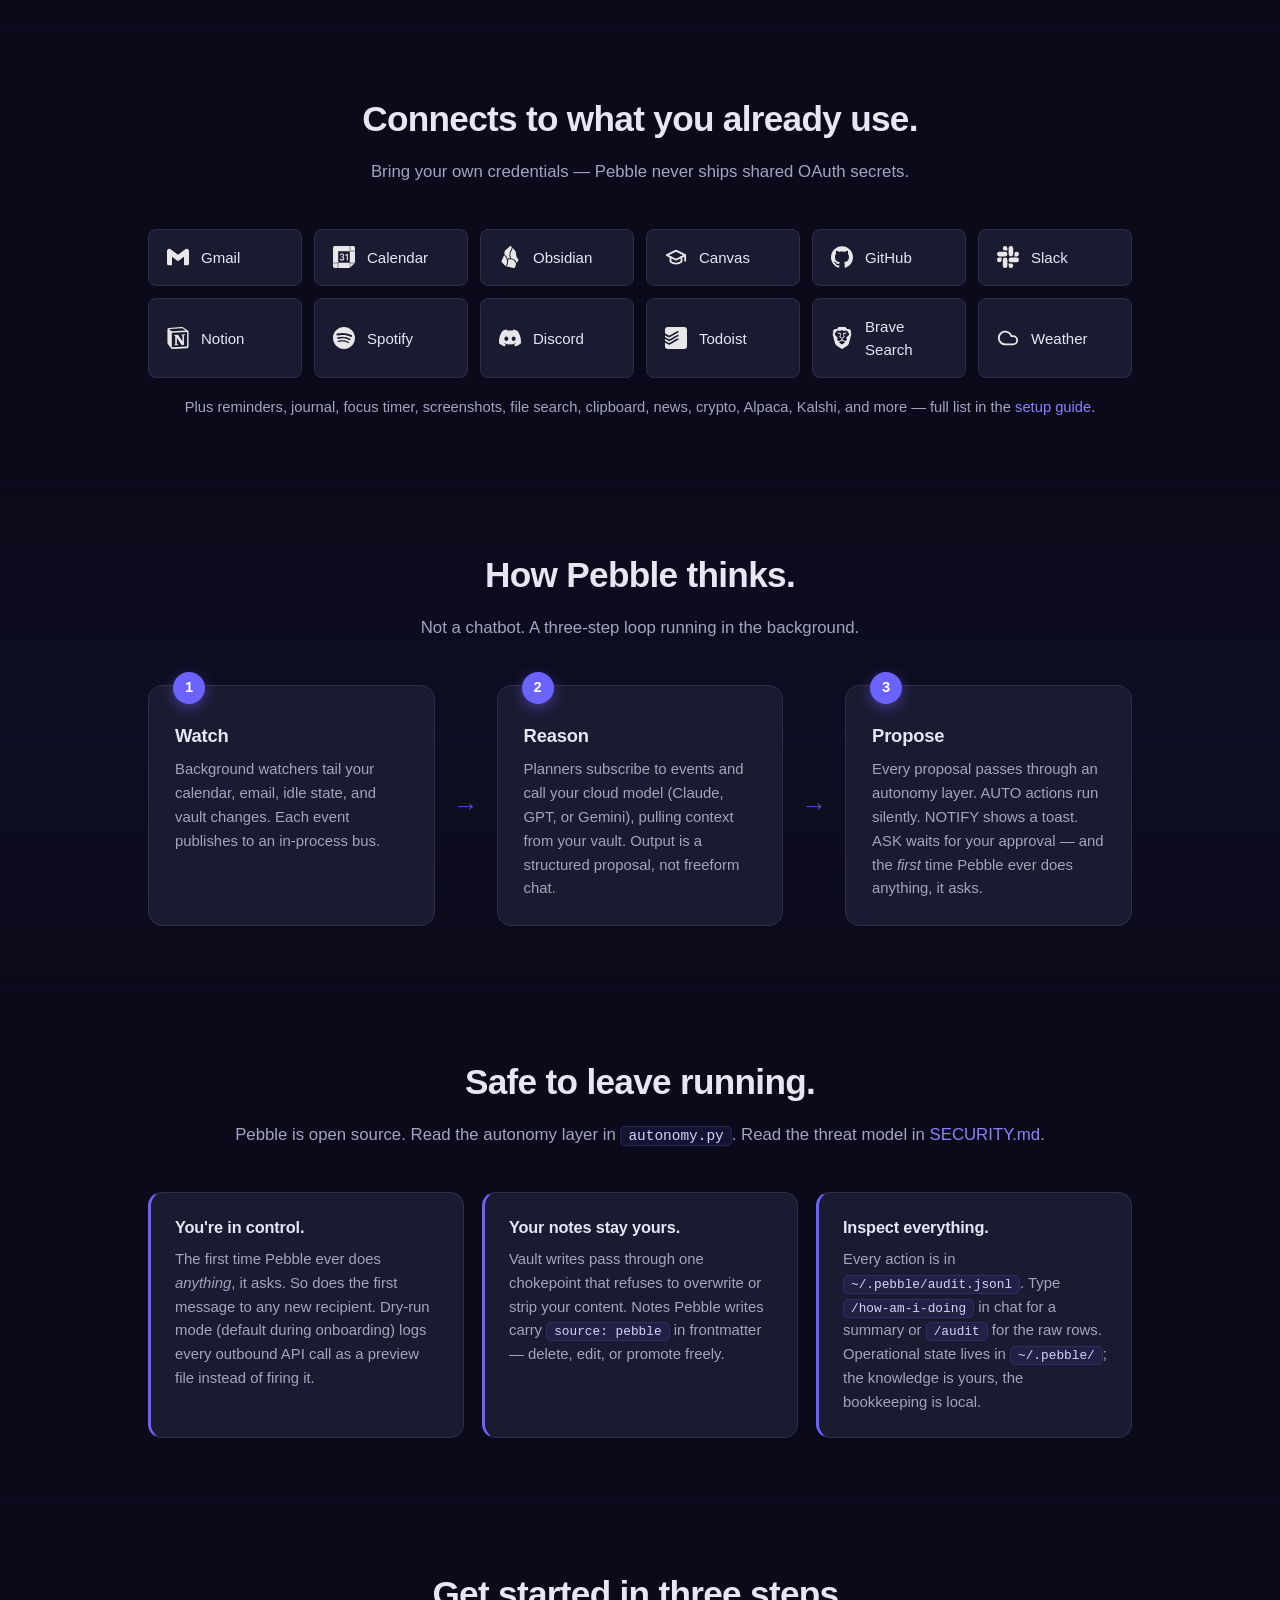
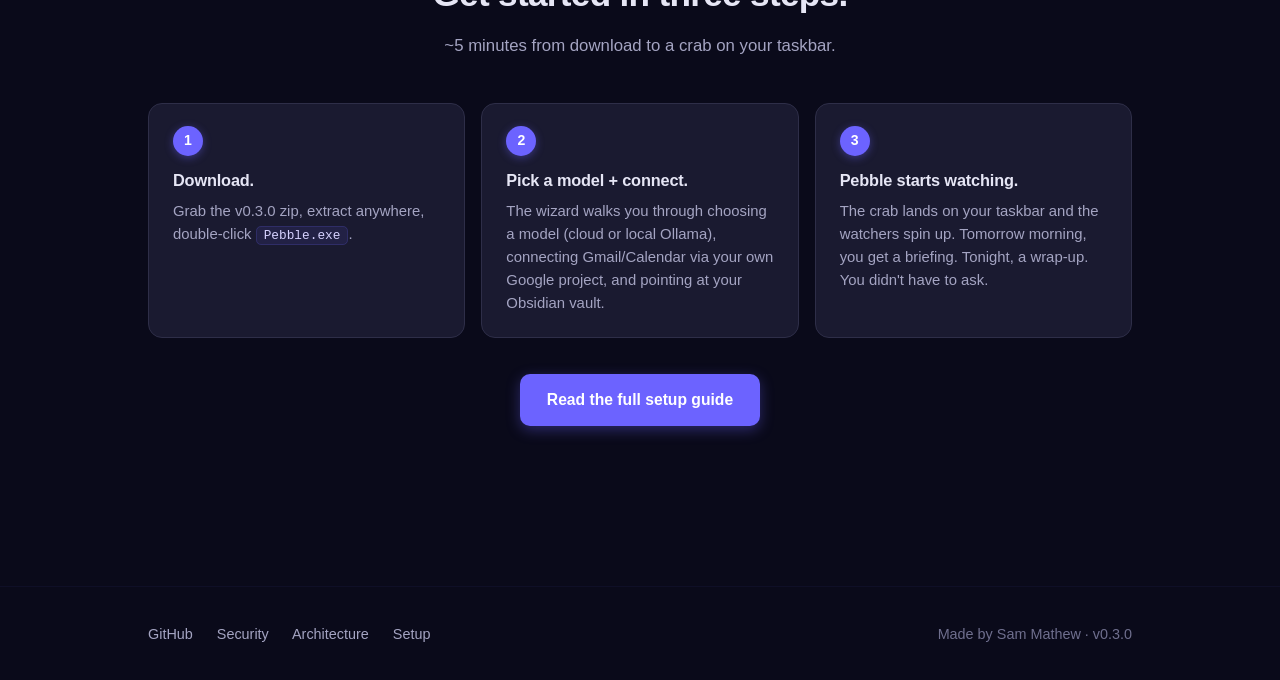
==== commit 21a7c28d: "Point hero CTA at walkthrough.mp4 release asset" ====
--- a/index.html
+++ b/index.html
@@ -58,8 +58,8 @@
           Setup guide
         </a>
         <a class="btn btn-ghost"
-           href="https://github.com/SamEthanMathew/Pebble/releases/tag/v0.3.0">
-          Watch the demo
+           href="https://github.com/SamEthanMathew/Pebble/releases/download/v0.3.0/walkthrough.mp4">
+          Watch the demo (21s)
         </a>
       </div>
       <p class="platform-note">
